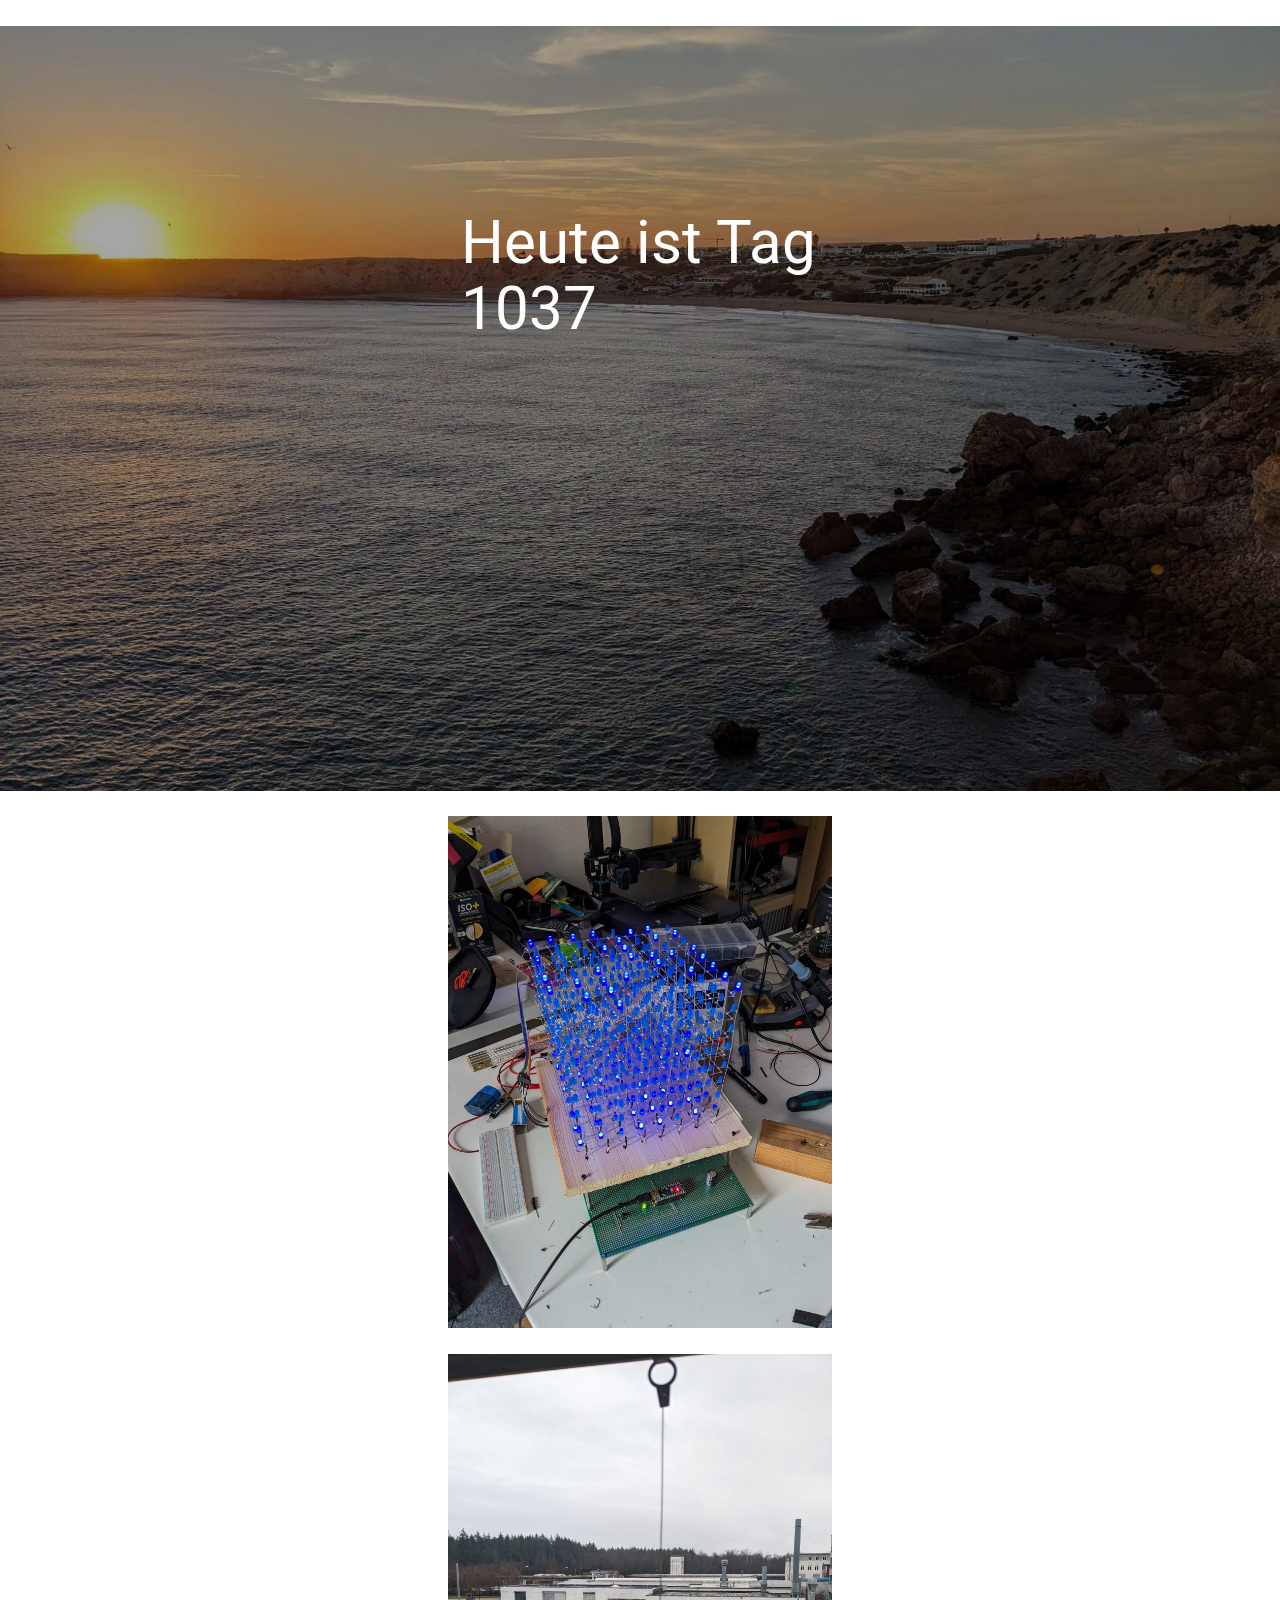
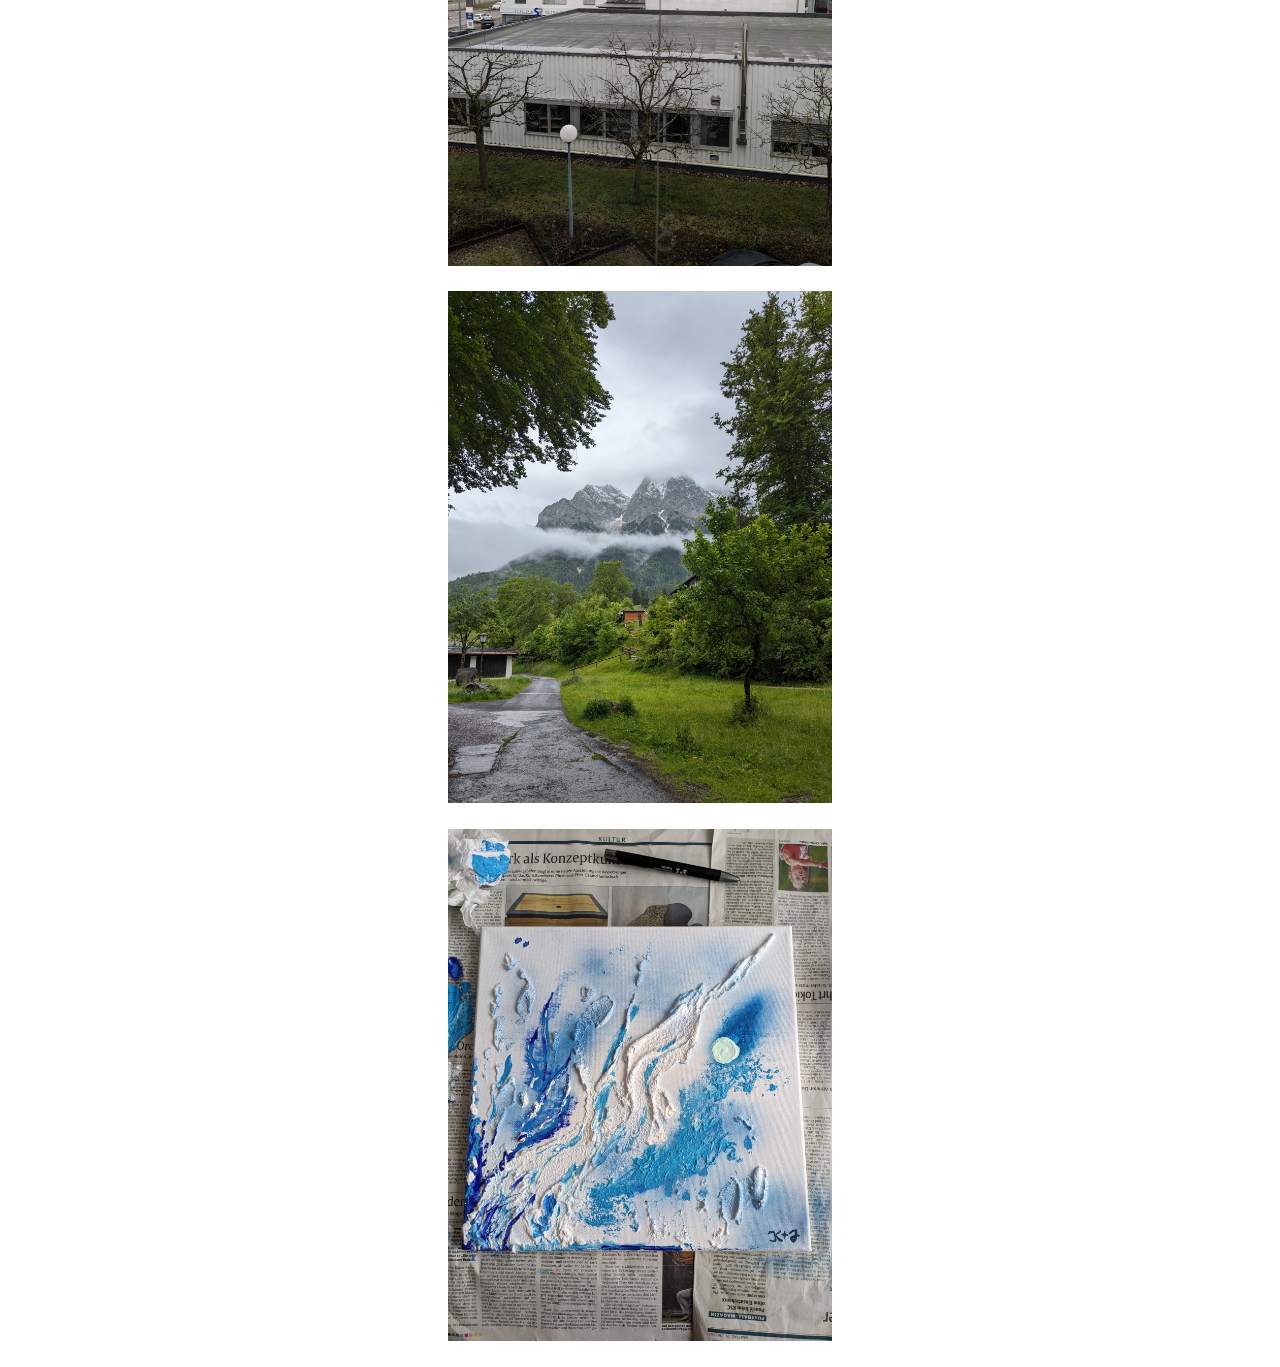
==== index.html @ 5aa169a9 "first commit" ====
<!DOCTYPE html>
<html style="font-size: 16px;" lang="de"><head>
    <meta name="viewport" content="width=device-width, initial-scale=1.0">
    <meta charset="utf-8">
    <meta name="keywords" content="Heute ist Tag">
    <meta name="description" content="">
    <title>Startseite</title>
    <link rel="stylesheet" href="nicepage.css" media="screen">
<link rel="stylesheet" href="Startseite.css" media="screen">
    <script class="u-script" type="text/javascript" src="jquery.js" defer=""></script>
    <script class="u-script" type="text/javascript" src="nicepage.js" defer=""></script>
    <meta name="generator" content="Nicepage 6.4.0, nicepage.com">
    <link id="u-theme-google-font" rel="stylesheet" href="https://fonts.googleapis.com/css?family=Roboto:100,100i,300,300i,400,400i,500,500i,700,700i,900,900i|Open+Sans:300,300i,400,400i,500,500i,600,600i,700,700i,800,800i">
    
    <style>
        img {
          display: block;
          margin-left: auto;
          margin-right: auto;
        }
        </style>
    
    <script type="application/ld+json">{
		"@context": "http://schema.org",
		"@type": "Organization",
		"name": ""
}</script>
<script>
  var the_day = 365;
  var daysDiff = 0;
  date_default_timezone_set('Europe/Berlin');
  function myFunction(){
      function datediff(first, second) {        
          return Math.round((second - first) / (1000 * 60 * 60 * 24));
      }
      //const today = new Date()
      //const tomorrow = new Date(today)
      //tomorrow.setDate(tomorrow.getDate() + 1)
      // present_date = new Date();
      // our_date = new Date(2023, 8, 24);
      // result = datediff(our_date,present_date);
      // final_result = result.toFixed(0);
      const firstDate = new Date("09/24/2023") // 24th September, 2023
      const secondDate = new Date() // today

      const firstDateInMs = firstDate.getTime()
      const secondDateInMs = secondDate.getTime()

      const differenceBtwDates = secondDateInMs - firstDateInMs

      const aDayInMs = 24 * 60 * 60 * 1000

      var daysDiff = Math.round(differenceBtwDates / aDayInMs)

      document.getElementById("final_result").innerHTML = daysDiff;

      return daysDiff;
  }
</script>
    <meta name="theme-color" content="#478ac9">
    <meta property="og:title" content="Startseite">
    <meta property="og:type" content="website">
  <meta data-intl-tel-input-cdn-path="intlTelInput/"></head>
  <body onload="myFunction()" data-home-page="Startseite.html" data-home-page-title="Startseite" data-path-to-root="./" data-include-products="false" class="u-body u-xl-mode" data-lang="de"> 
    <!-- Create a canvas element on which the fireworks will be drawn -->
    <canvas id="canvas" height="10" ></canvas>
    <section class="u-align-left u-clearfix u-image u-shading u-section-1" id="carousel_dd7d" data-image-width="2016" data-image-height="1512">
      <div class="u-clearfix u-sheet u-sheet-1">
        <div class="u-align-left u-container-style u-group u-shape-rectangle u-group-1" data-animation-name="customAnimationIn" data-animation-duration="1500" data-animation-delay="500">
          <div class="u-container-layout u-container-layout-1">
            <h2 class="u-align-left u-font-titillium-Web u-text u-text-1">Heute ist Tag <span id="final_result"></span><br>
            </h2>
          </div>
        </div>
      </div>
    </section>
    
    <!--ADD PICTURES HERE!-->
    <br> 
    <img src="images/LEDCube.jpg" alt="Italian Trulli" class="center" width="30%">
    <br> 
    <img src="images/Freiburg.jpg" alt="Italian Trulli" class="center" width="30%">
    <br> 
    <img src="images/Garmisch.jpg" alt="Italian Trulli" class="center" width="30%">
    <br> 
    <img src="images/Blau.jpg" alt="Italian Trulli" class="center" width="30%">
    <br> 
</body>
<script>
  daysDiff = myFunction();
  if (Number(daysDiff) == the_day)
  {
    window.addEventListener("resize", resizeCanvas, false);
    window.addEventListener("DOMContentLoaded", onLoad, false);
    
    window.requestAnimationFrame = 
        window.requestAnimationFrame       || 
        window.webkitRequestAnimationFrame || 
        window.mozRequestAnimationFrame    || 
        window.oRequestAnimationFrame      || 
        window.msRequestAnimationFrame     || 
        function (callback) {
            window.setTimeout(callback, 1000/60);
        };
    
    var canvas, ctx, w, h, particles = [], probability = 0.04,
        xPoint, yPoint;
    
    
    
    
    
    function onLoad() {
        canvas = document.getElementById("canvas");
        ctx = canvas.getContext("2d");
        resizeCanvas();
        
        window.requestAnimationFrame(updateWorld);
    } 
    
    function resizeCanvas() {
        if (!!canvas) {
            w = canvas.width = window.innerWidth;
            h = canvas.height = 300;//window.innerHeight;
        }
    } 
    
    function updateWorld() {
        update();
        paint();
        window.requestAnimationFrame(updateWorld);
    } 
    
    function update() {
        if (particles.length < 500 && Math.random() < probability) {
            createFirework();
        }
        var alive = [];
        for (var i=0; i<particles.length; i++) {
            if (particles[i].move()) {
                alive.push(particles[i]);
            }
        }
        particles = alive;
    } 
    
    function paint() {
        ctx.globalCompositeOperation = 'source-over';
        ctx.fillStyle = "rgba(0,0,0,0.2)";
        ctx.fillRect(0, 0, w, h);
        ctx.globalCompositeOperation = 'lighter';
        for (var i=0; i<particles.length; i++) {
            particles[i].draw(ctx);
        }
    } 
    
    function createFirework() {
        xPoint = Math.random()*(w-200)+100;
        yPoint = Math.random()*(h-200)+100;
        var nFire = Math.random()*50+100;
        var c = "rgb("+(~~(Math.random()*200+55))+","
            +(~~(Math.random()*200+55))+","+(~~(Math.random()*200+55))+")";
        for (var i=0; i<nFire; i++) {
            var particle = new Particle();
            particle.color = c;
            var vy = Math.sqrt(25-particle.vx*particle.vx);
            if (Math.abs(particle.vy) > vy) {
                particle.vy = particle.vy>0 ? vy: -vy;
            }
            particles.push(particle);
        }
    } 
    
    function Particle() {
        this.w = this.h = Math.random()*4+1;
        
        this.x = xPoint-this.w/2;
        this.y = yPoint-this.h/2;
        
        this.vx = (Math.random()-0.5)*10;
        this.vy = (Math.random()-0.5)*10;
        
        this.alpha = Math.random()*.5+.5;
        
        this.color;
    } 
    
    Particle.prototype = {
        gravity: 0.05,
        move: function () {
            this.x += this.vx;
            this.vy += this.gravity;
            this.y += this.vy;
            this.alpha -= 0.01;
            if (this.x <= -this.w || this.x >= screen.width ||
                this.y >= screen.height ||
                this.alpha <= 0) {
                    return false;
            }
            return true;
        },
        draw: function (c) {
            c.save();
            c.beginPath();
            
            c.translate(this.x+this.w/2, this.y+this.h/2);
            c.arc(0, 0, this.w, 0, Math.PI*2);
            c.fillStyle = this.color;
            c.globalAlpha = this.alpha;
            
            c.closePath();
            c.fill();
            c.restore();
        }
    } 
  }
</script>


</html>
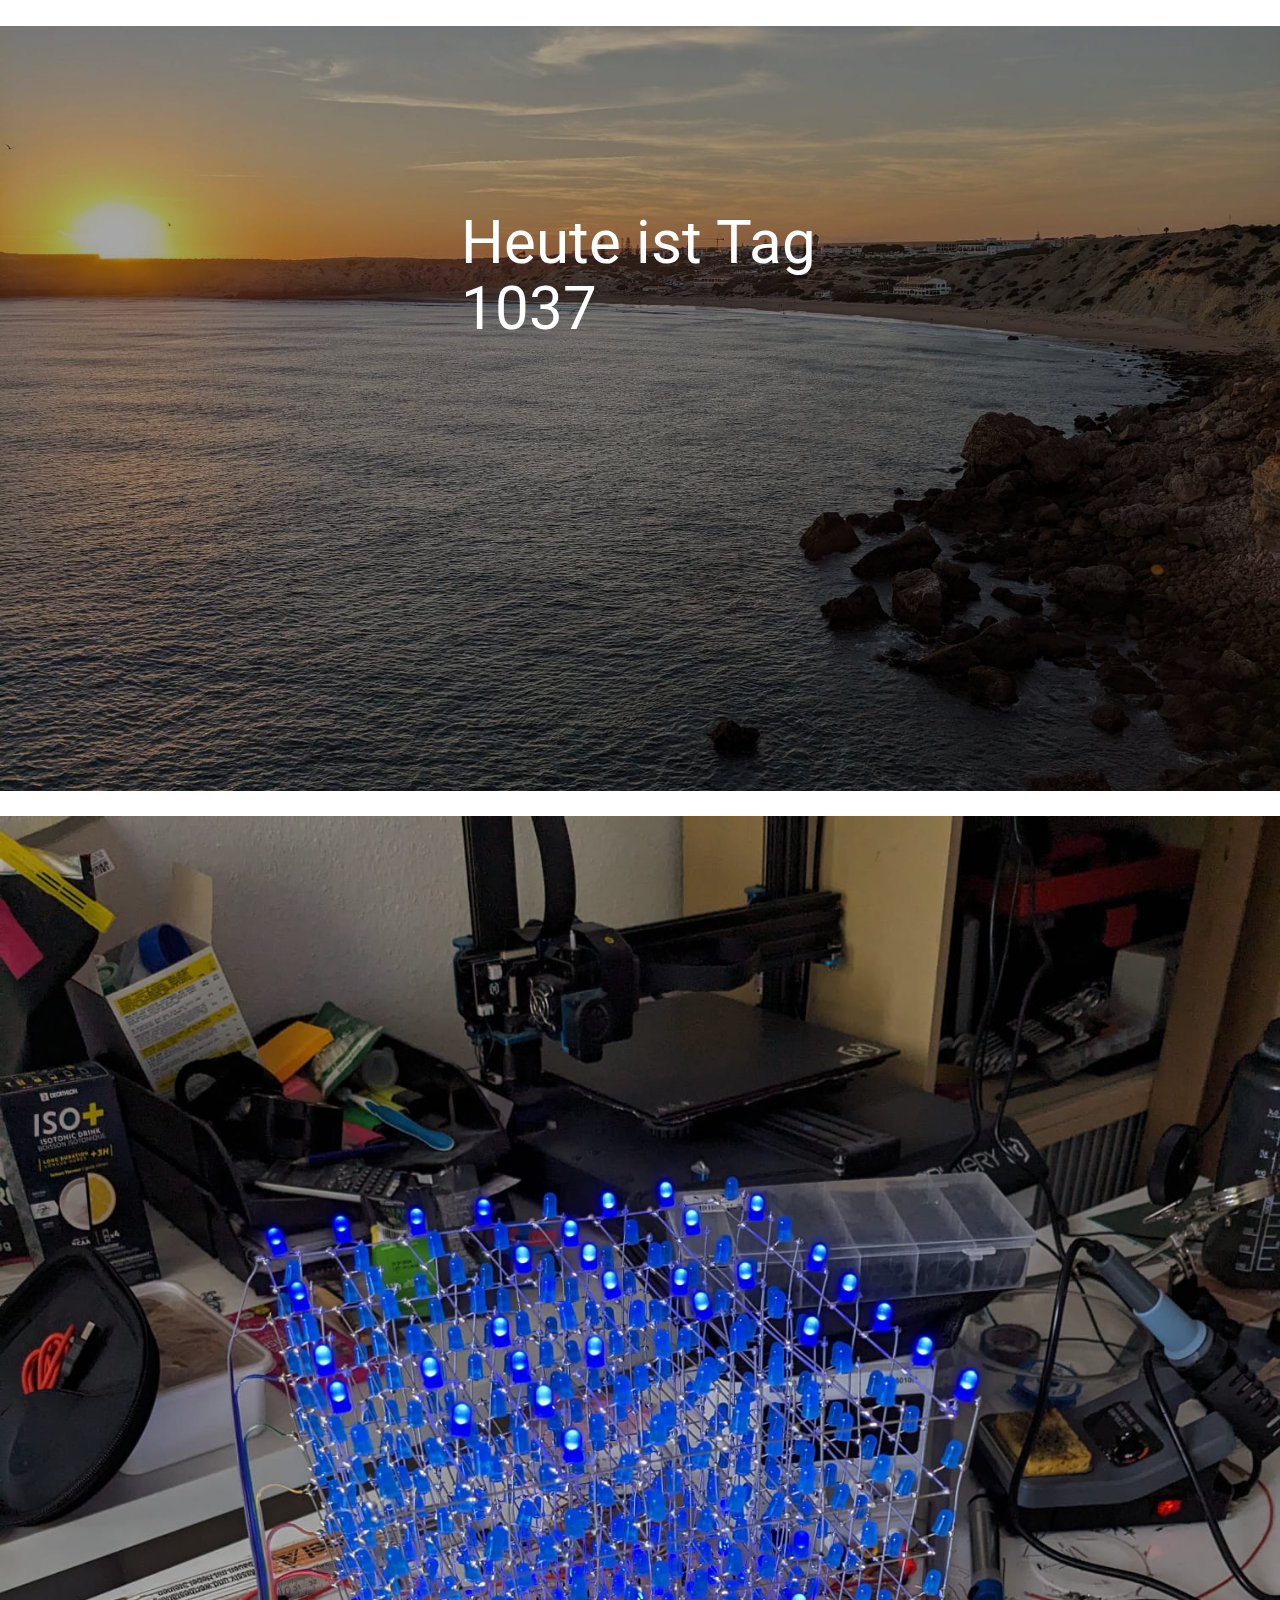
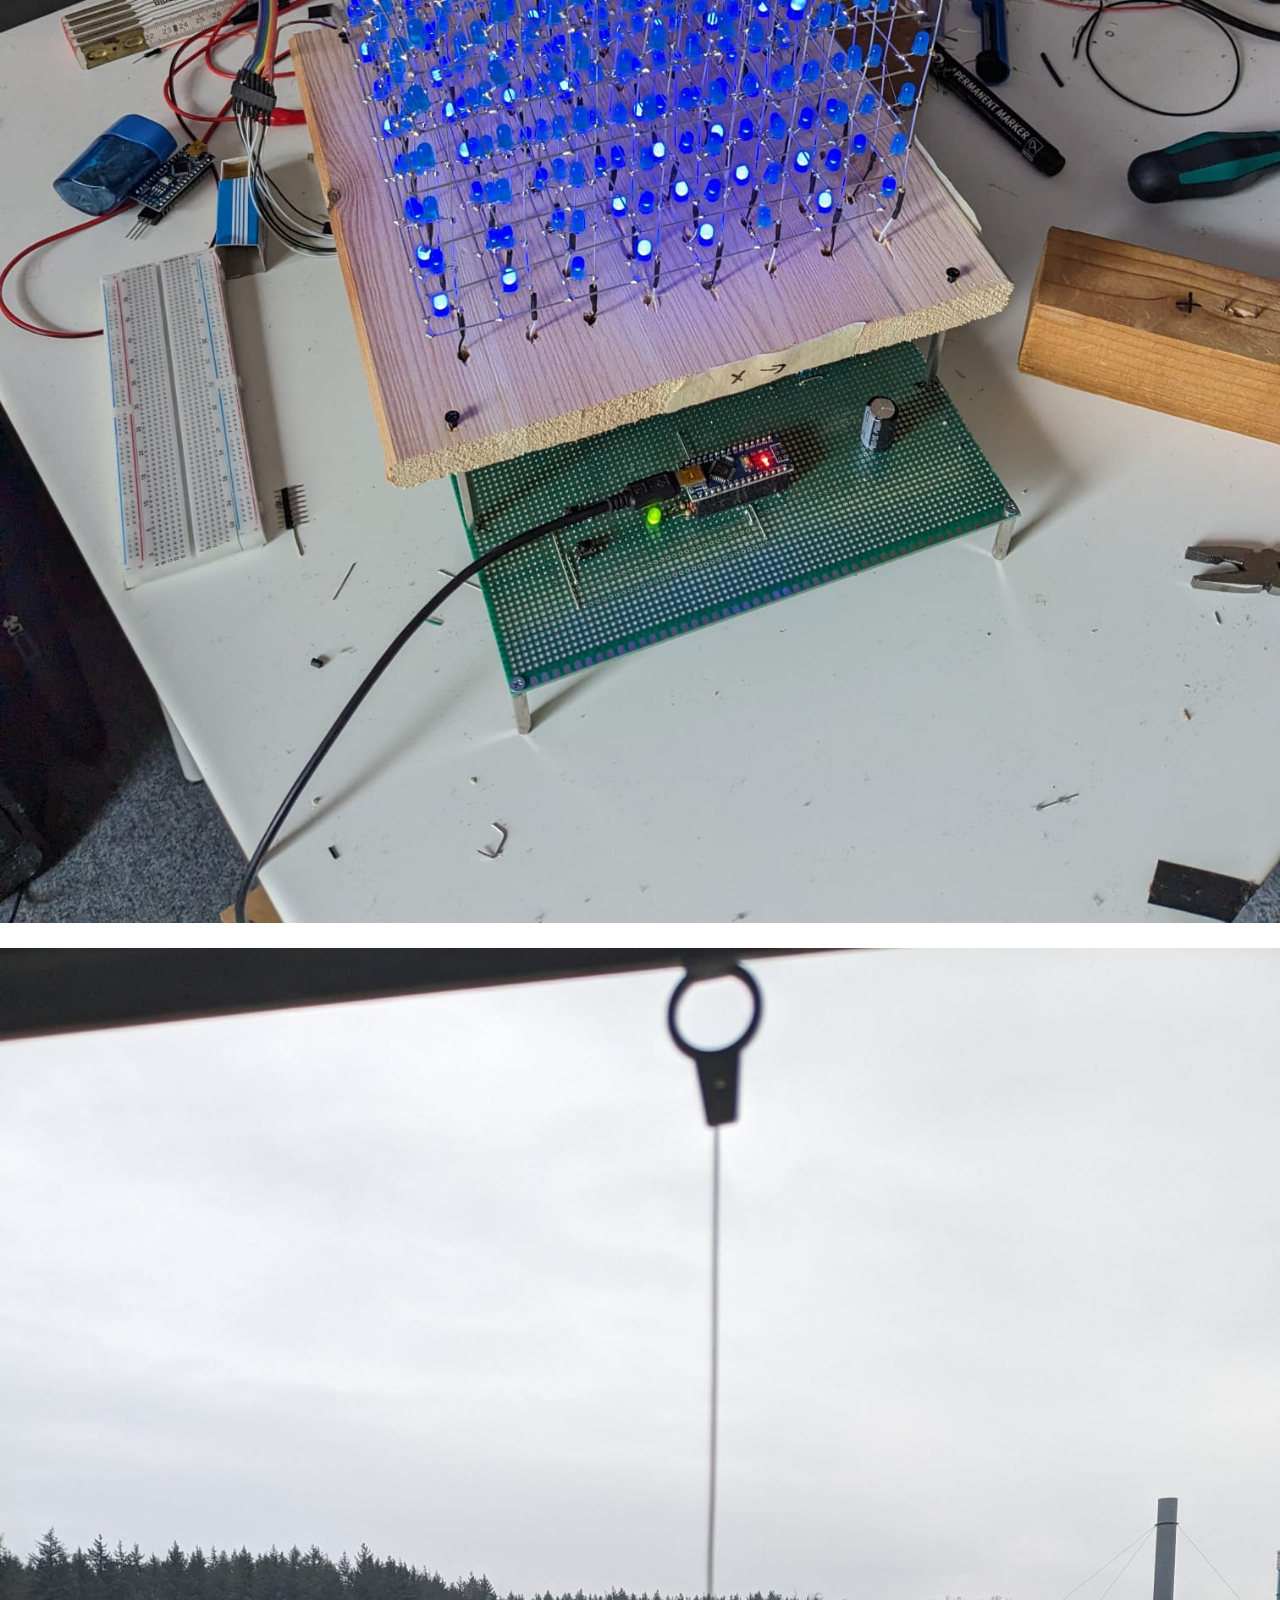
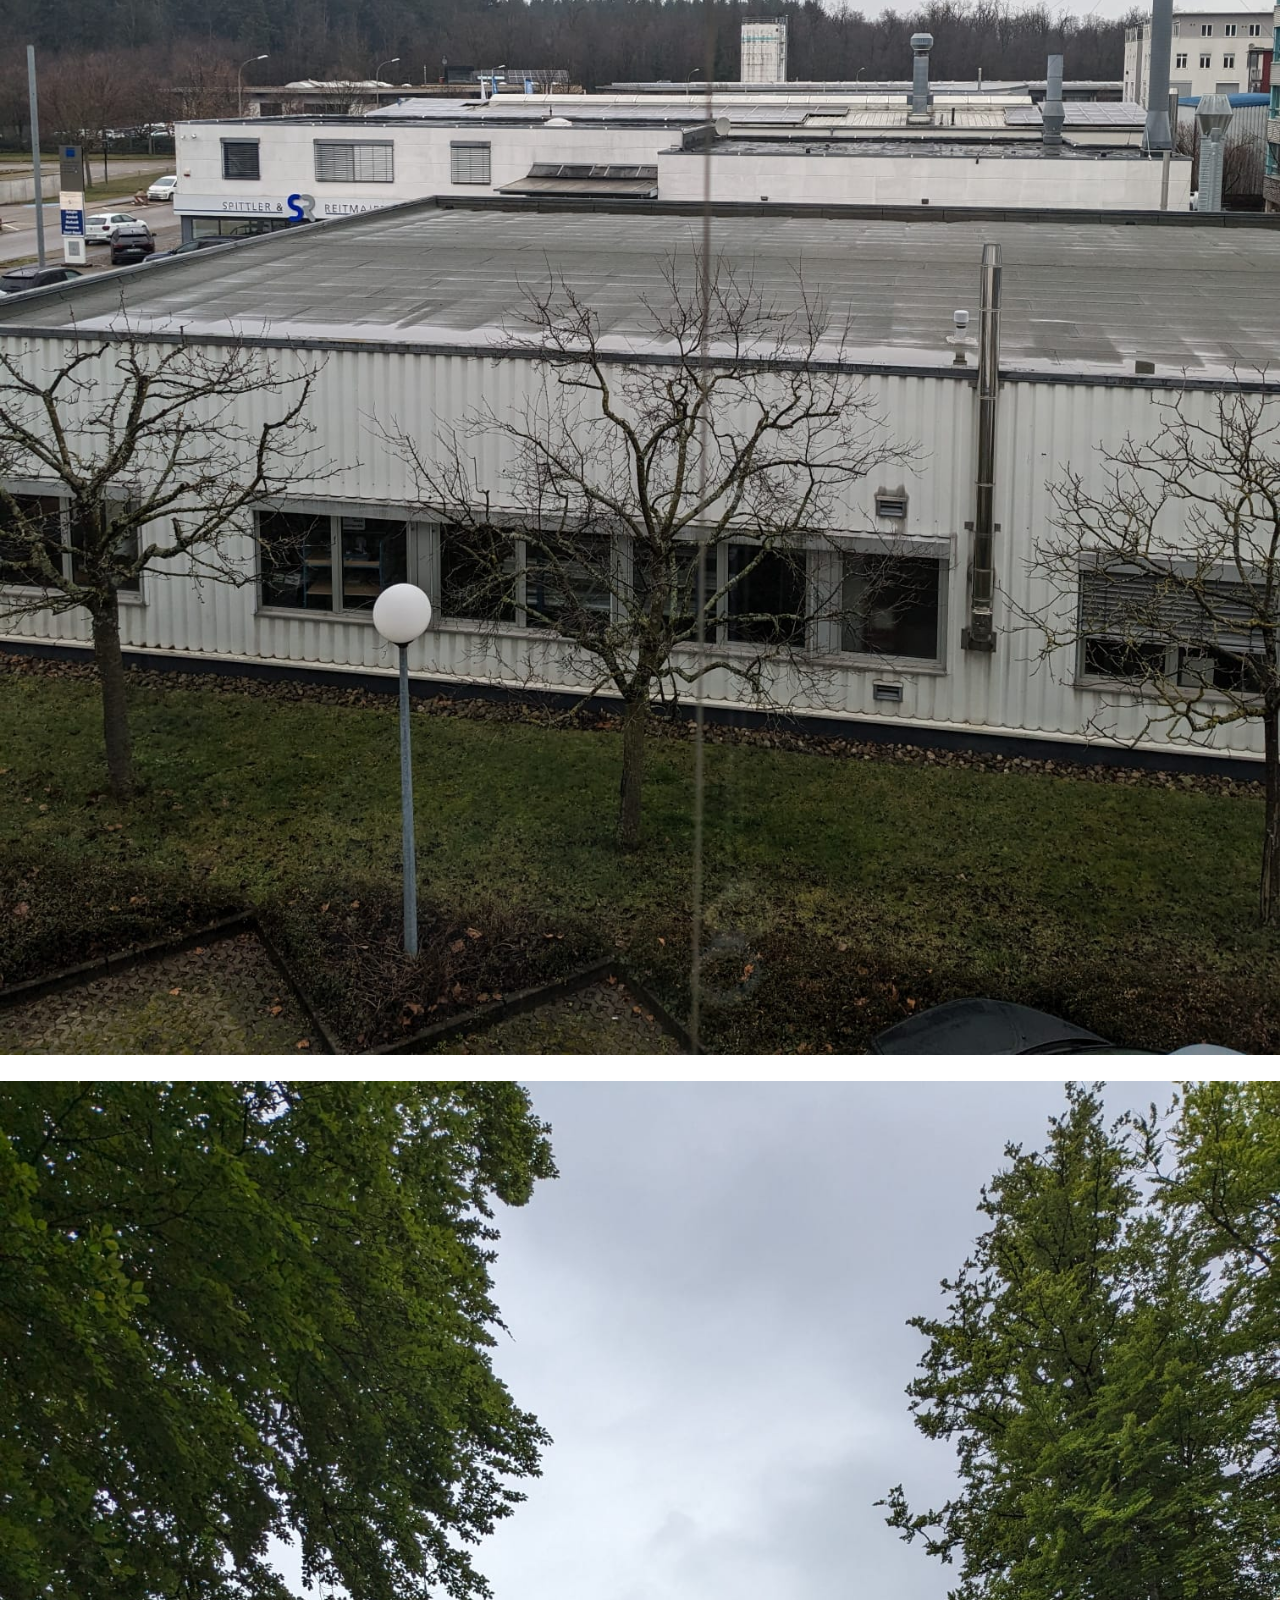
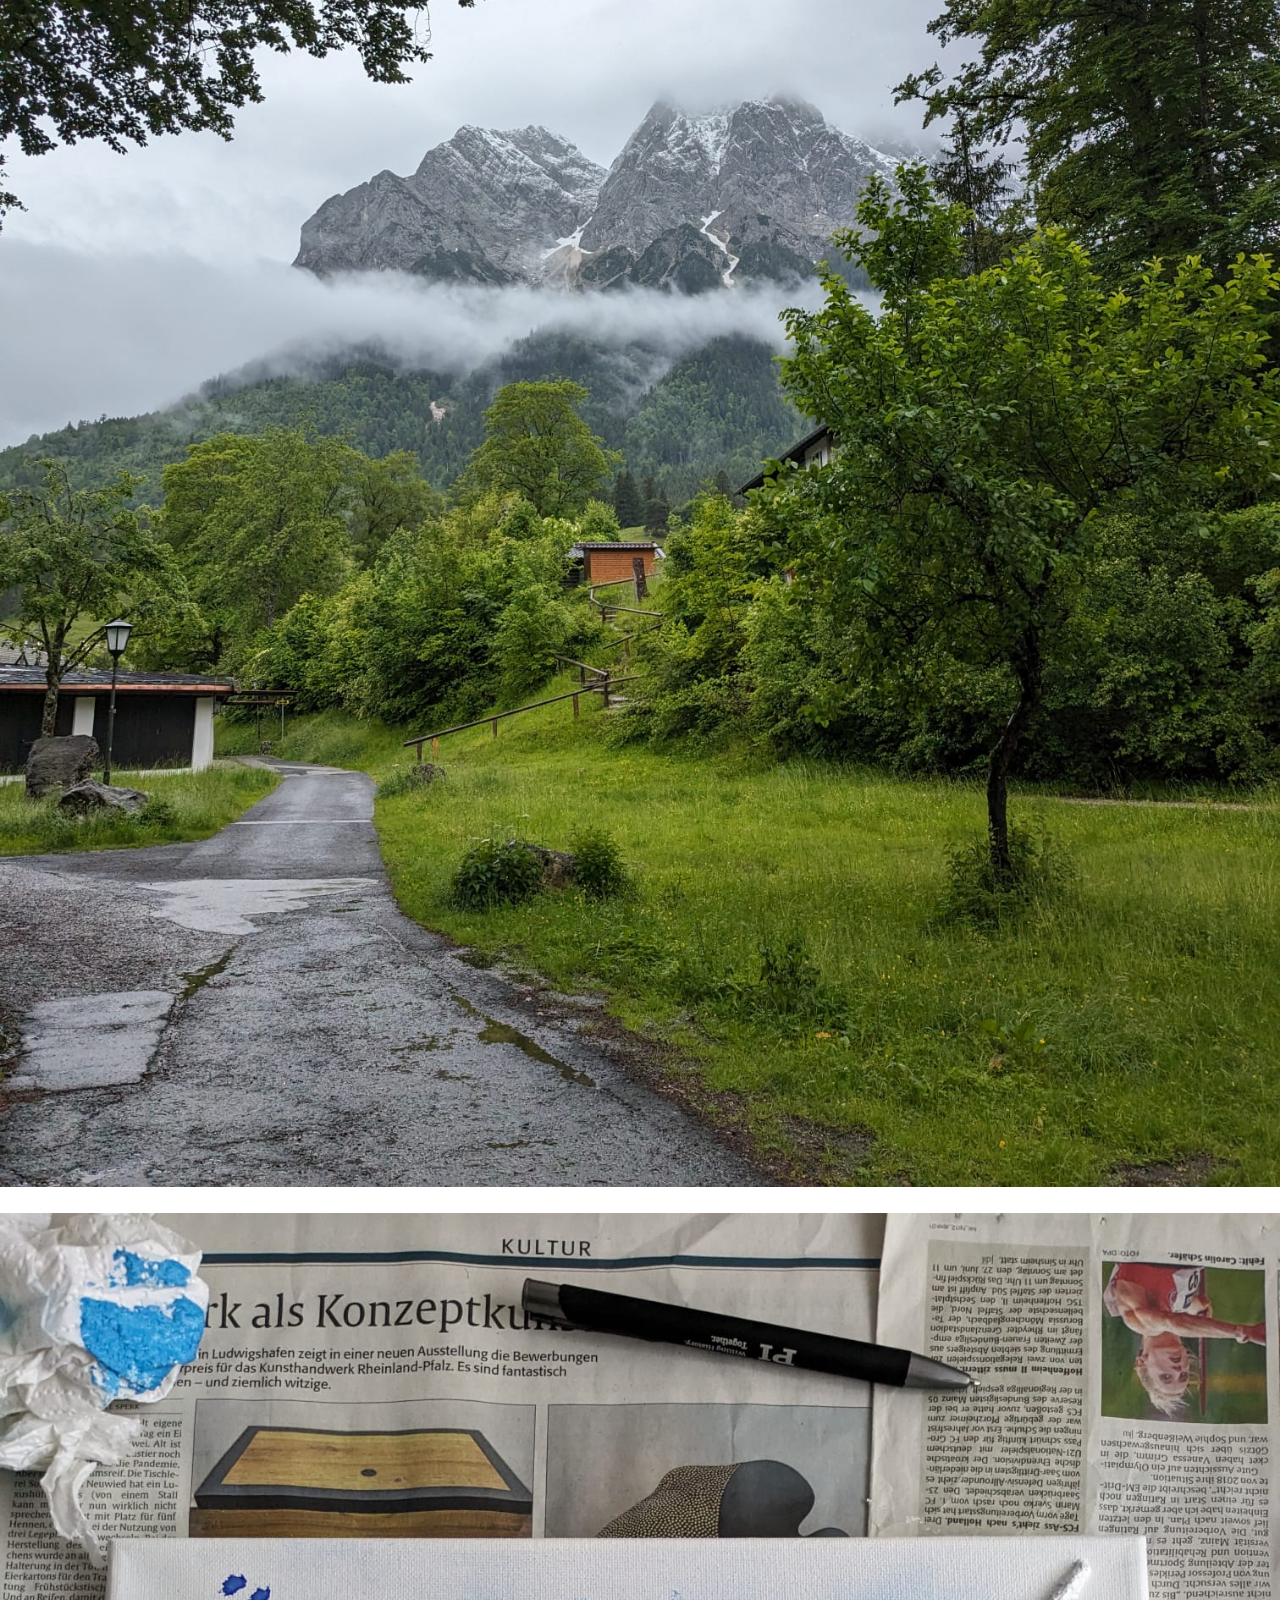
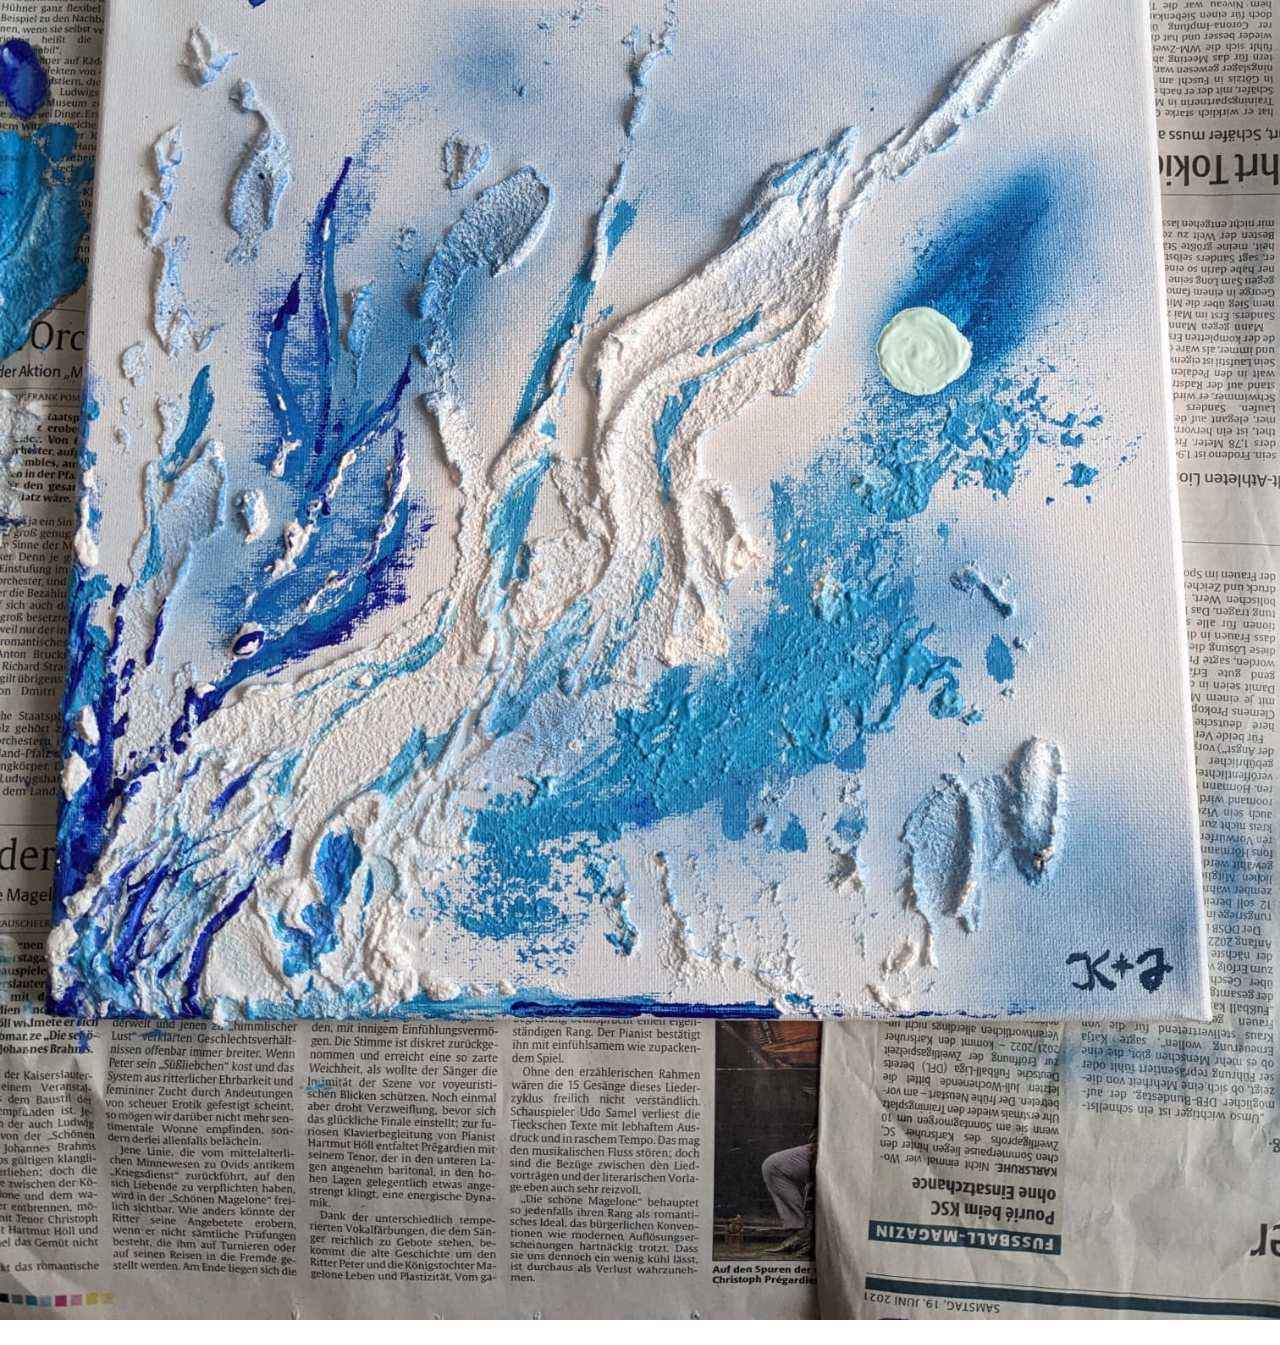
==== commit 9c95c83f: "changes image size (better for mobile)" ====
--- a/index.html
+++ b/index.html
@@ -74,16 +74,16 @@
         </div>
       </div>
     </section>
-    
+
     <!--ADD PICTURES HERE!-->
     <br> 
-    <img src="images/LEDCube.jpg" alt="Italian Trulli" class="center" width="30%">
-    <br> 
-    <img src="images/Freiburg.jpg" alt="Italian Trulli" class="center" width="30%">
-    <br> 
-    <img src="images/Garmisch.jpg" alt="Italian Trulli" class="center" width="30%">
-    <br> 
-    <img src="images/Blau.jpg" alt="Italian Trulli" class="center" width="30%">
+    <img src="images/LEDCube.jpg" alt="Italian Trulli" class="center" width="100%">
+    <br> 
+    <img src="images/Freiburg.jpg" alt="Italian Trulli" class="center" width="100%">
+    <br> 
+    <img src="images/Garmisch.jpg" alt="Italian Trulli" class="center" width="100%">
+    <br> 
+    <img src="images/Blau.jpg" alt="Italian Trulli" class="center" width="100%">
     <br> 
 </body>
 <script>
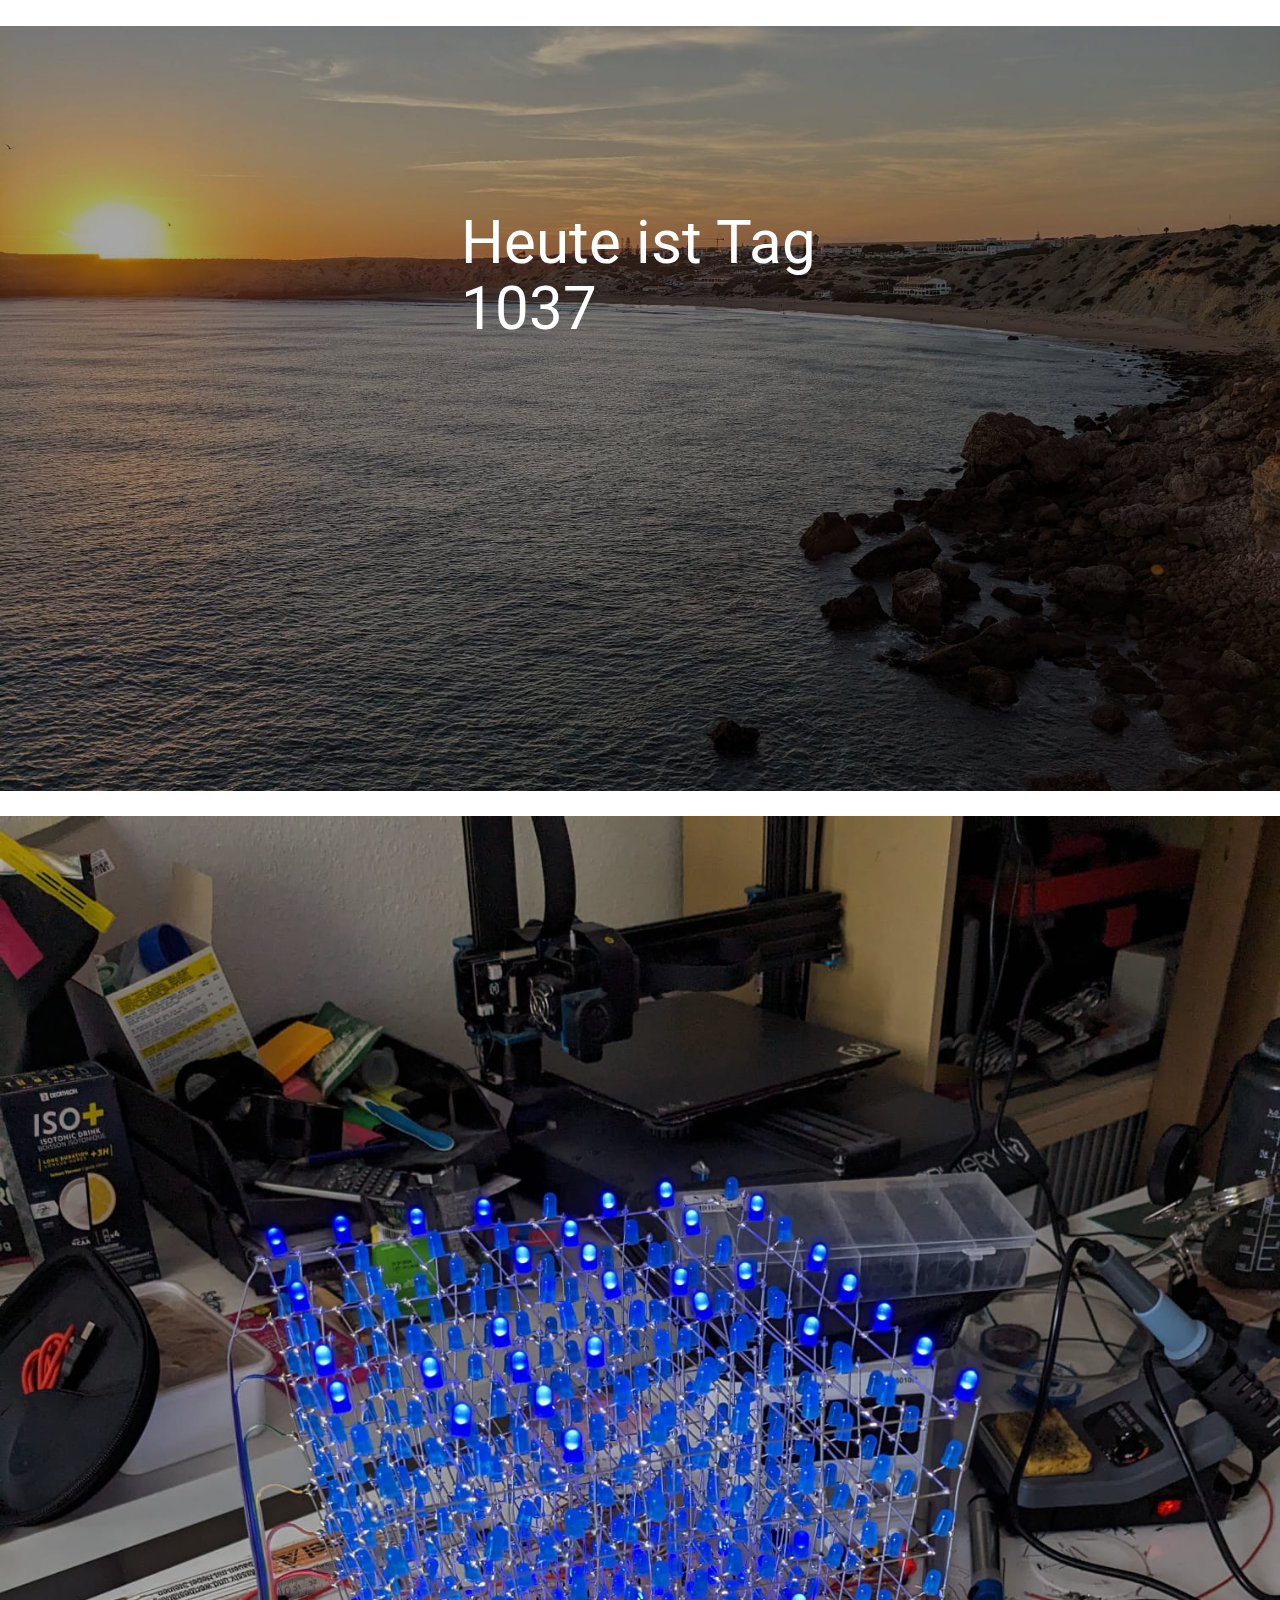
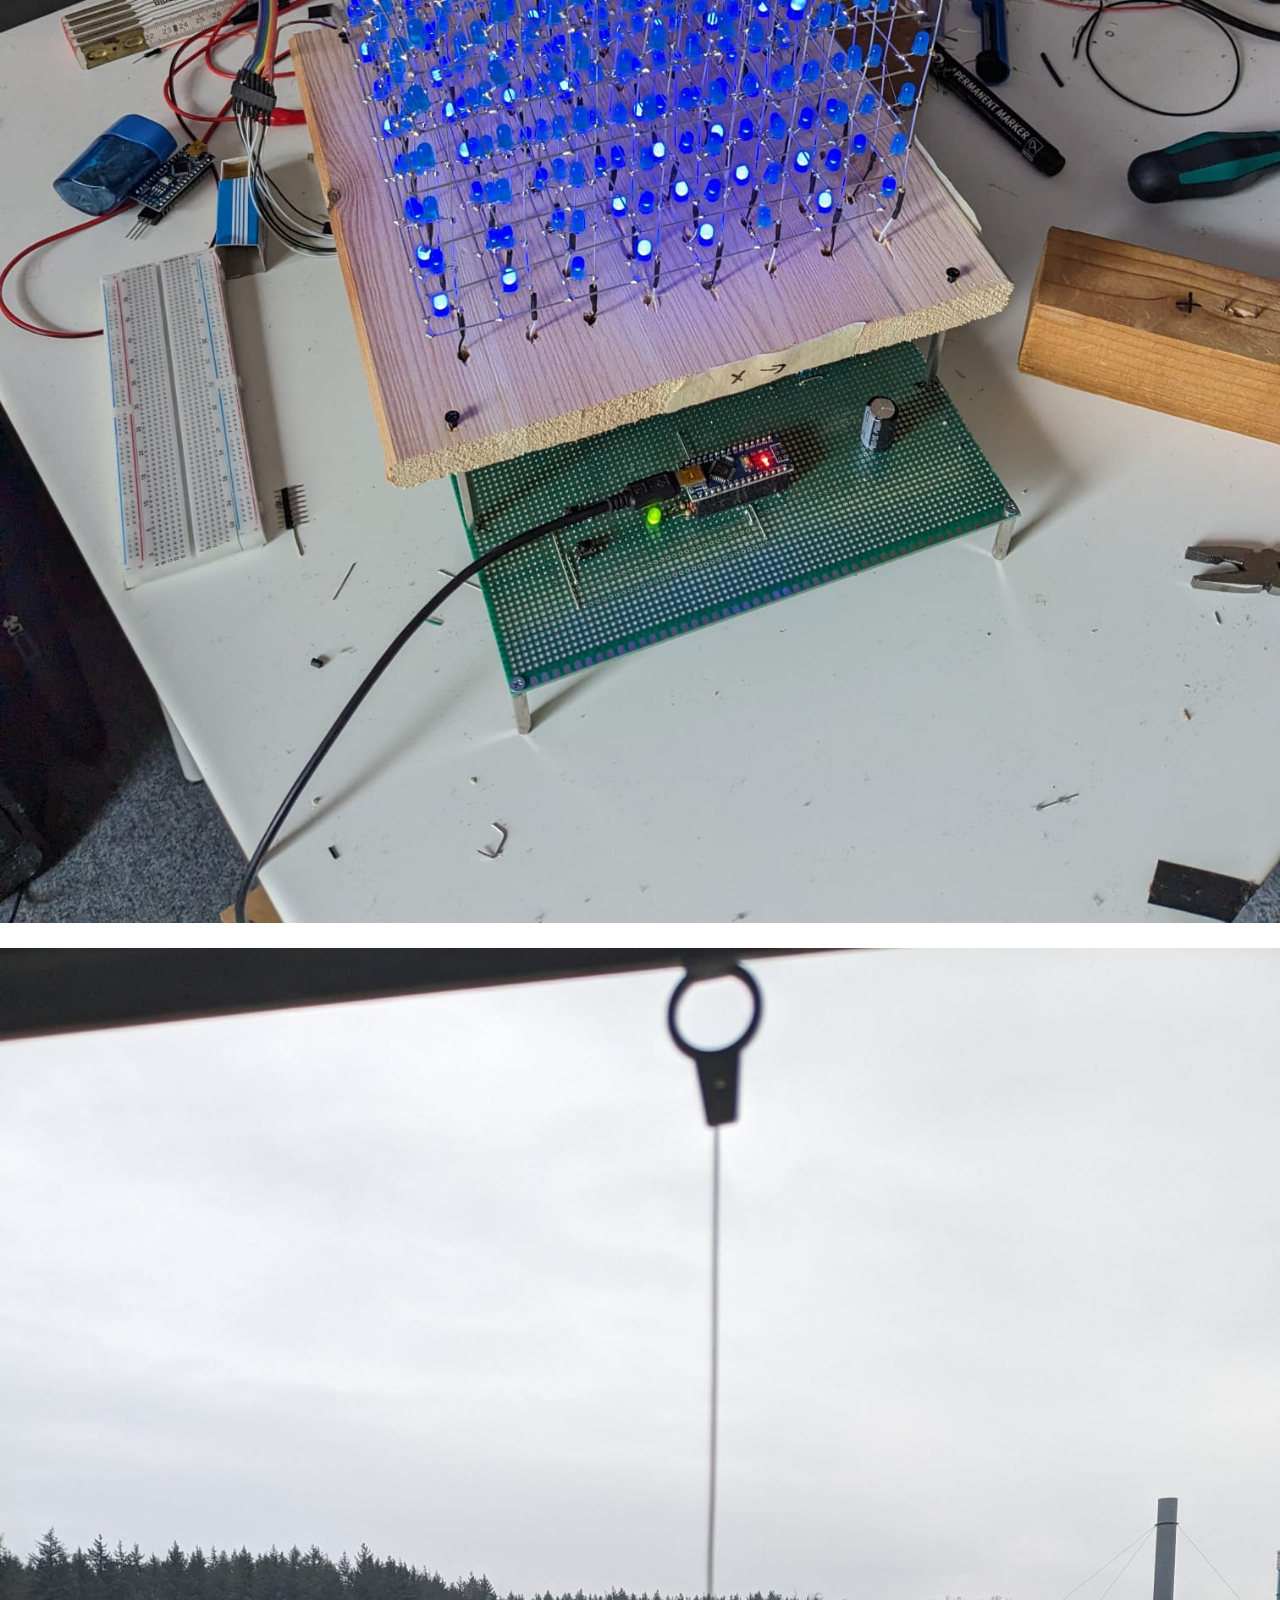
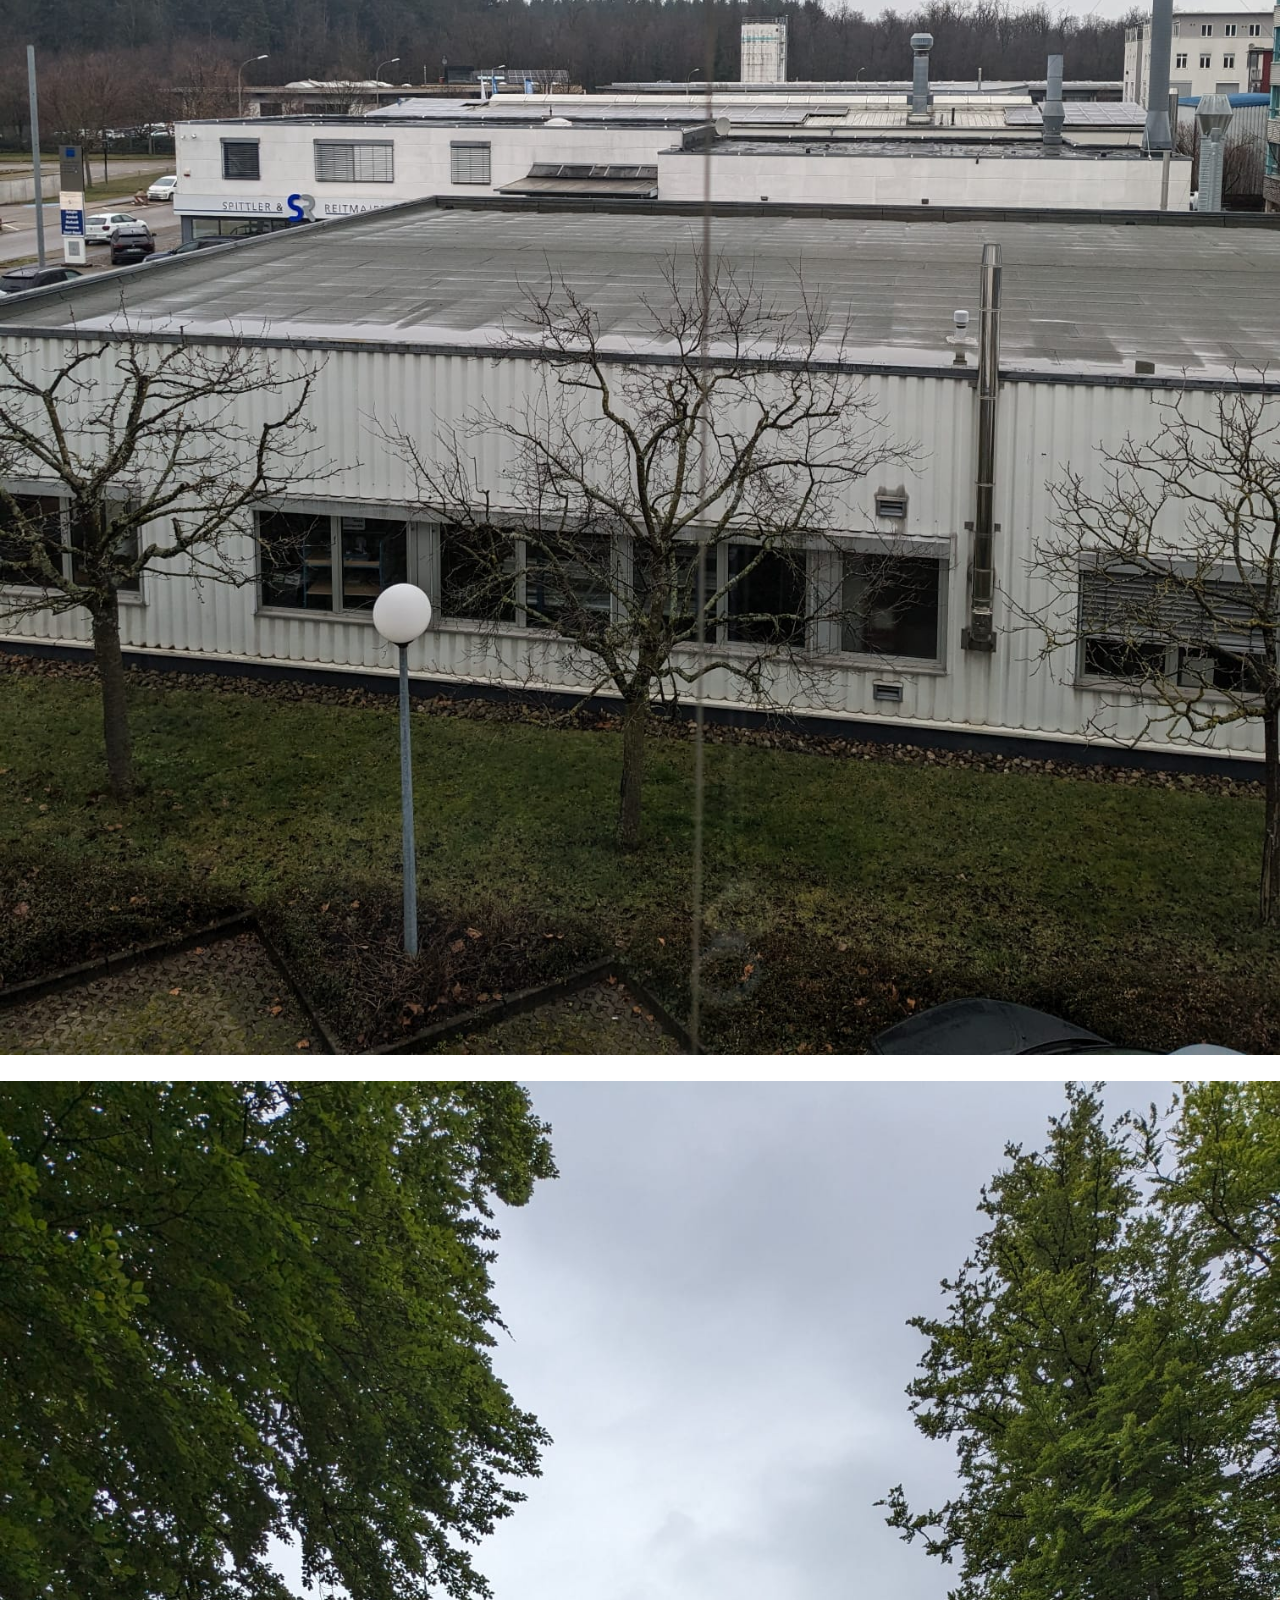
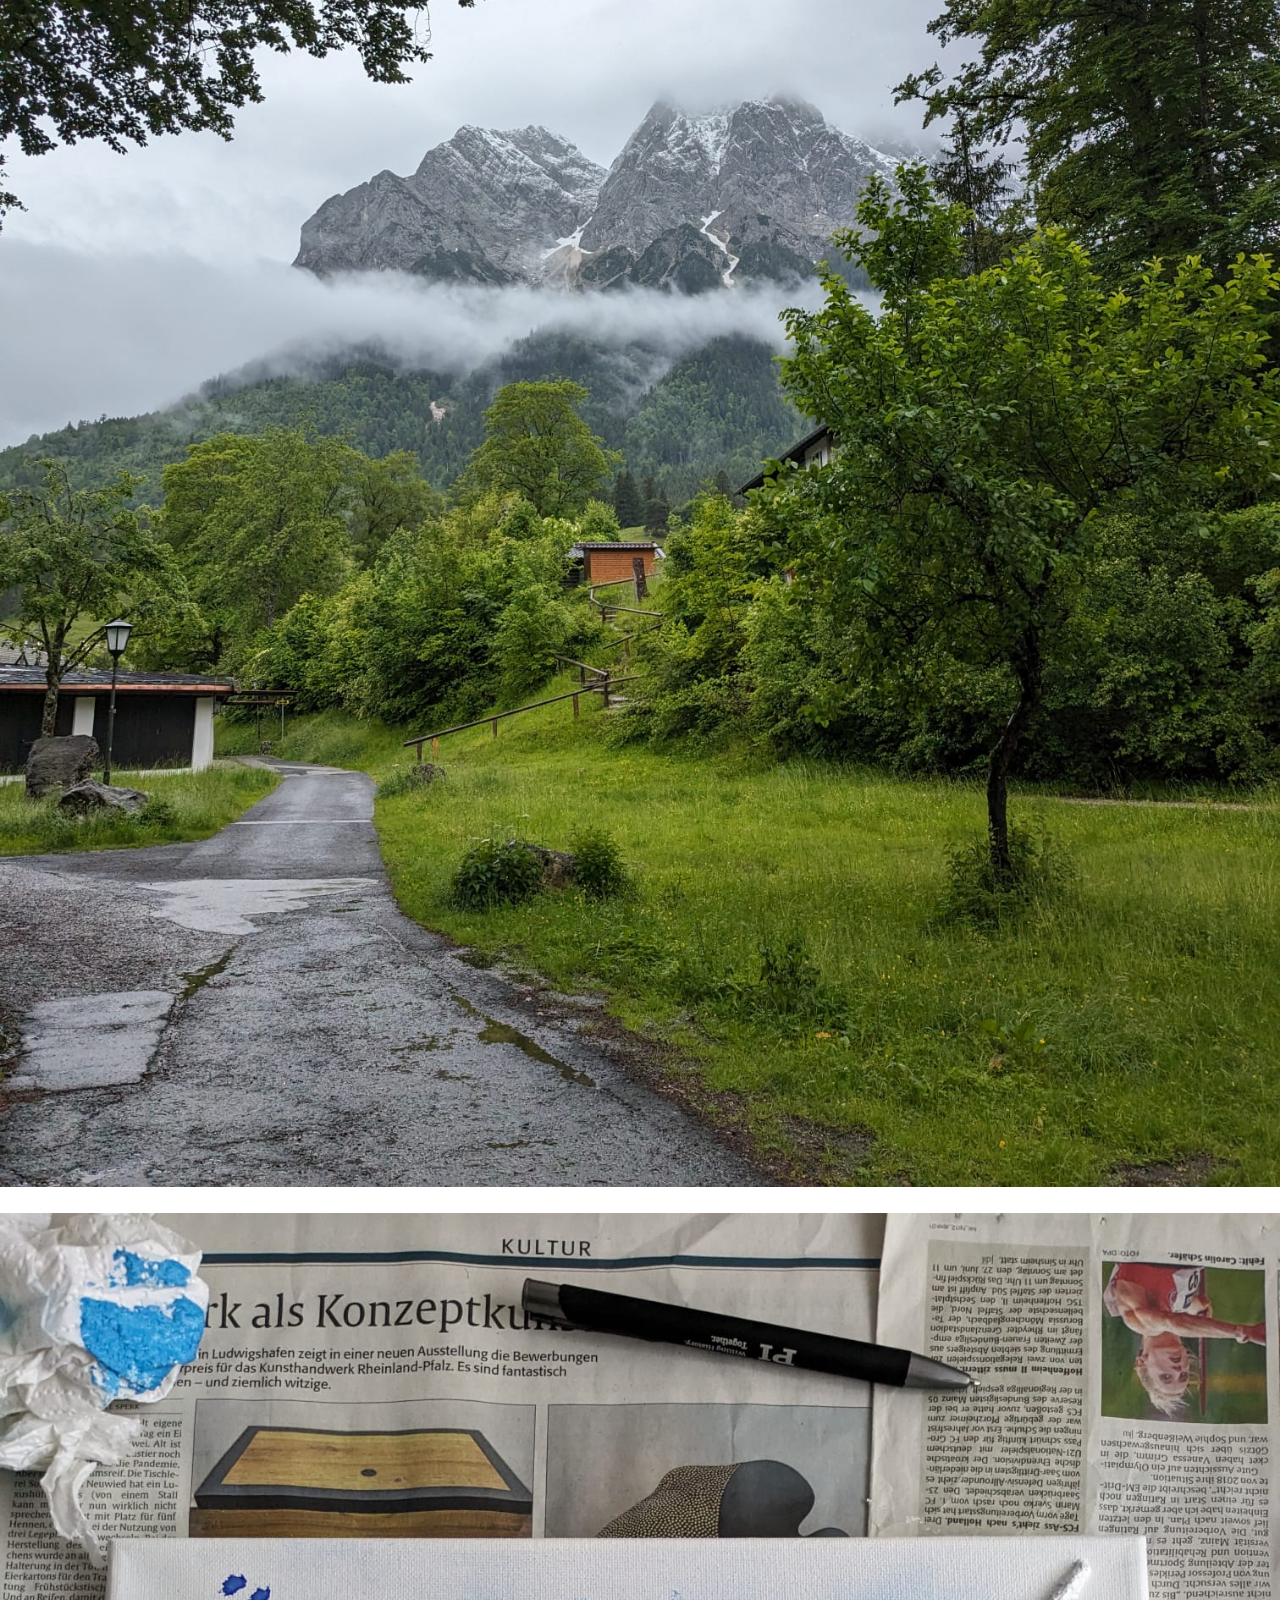
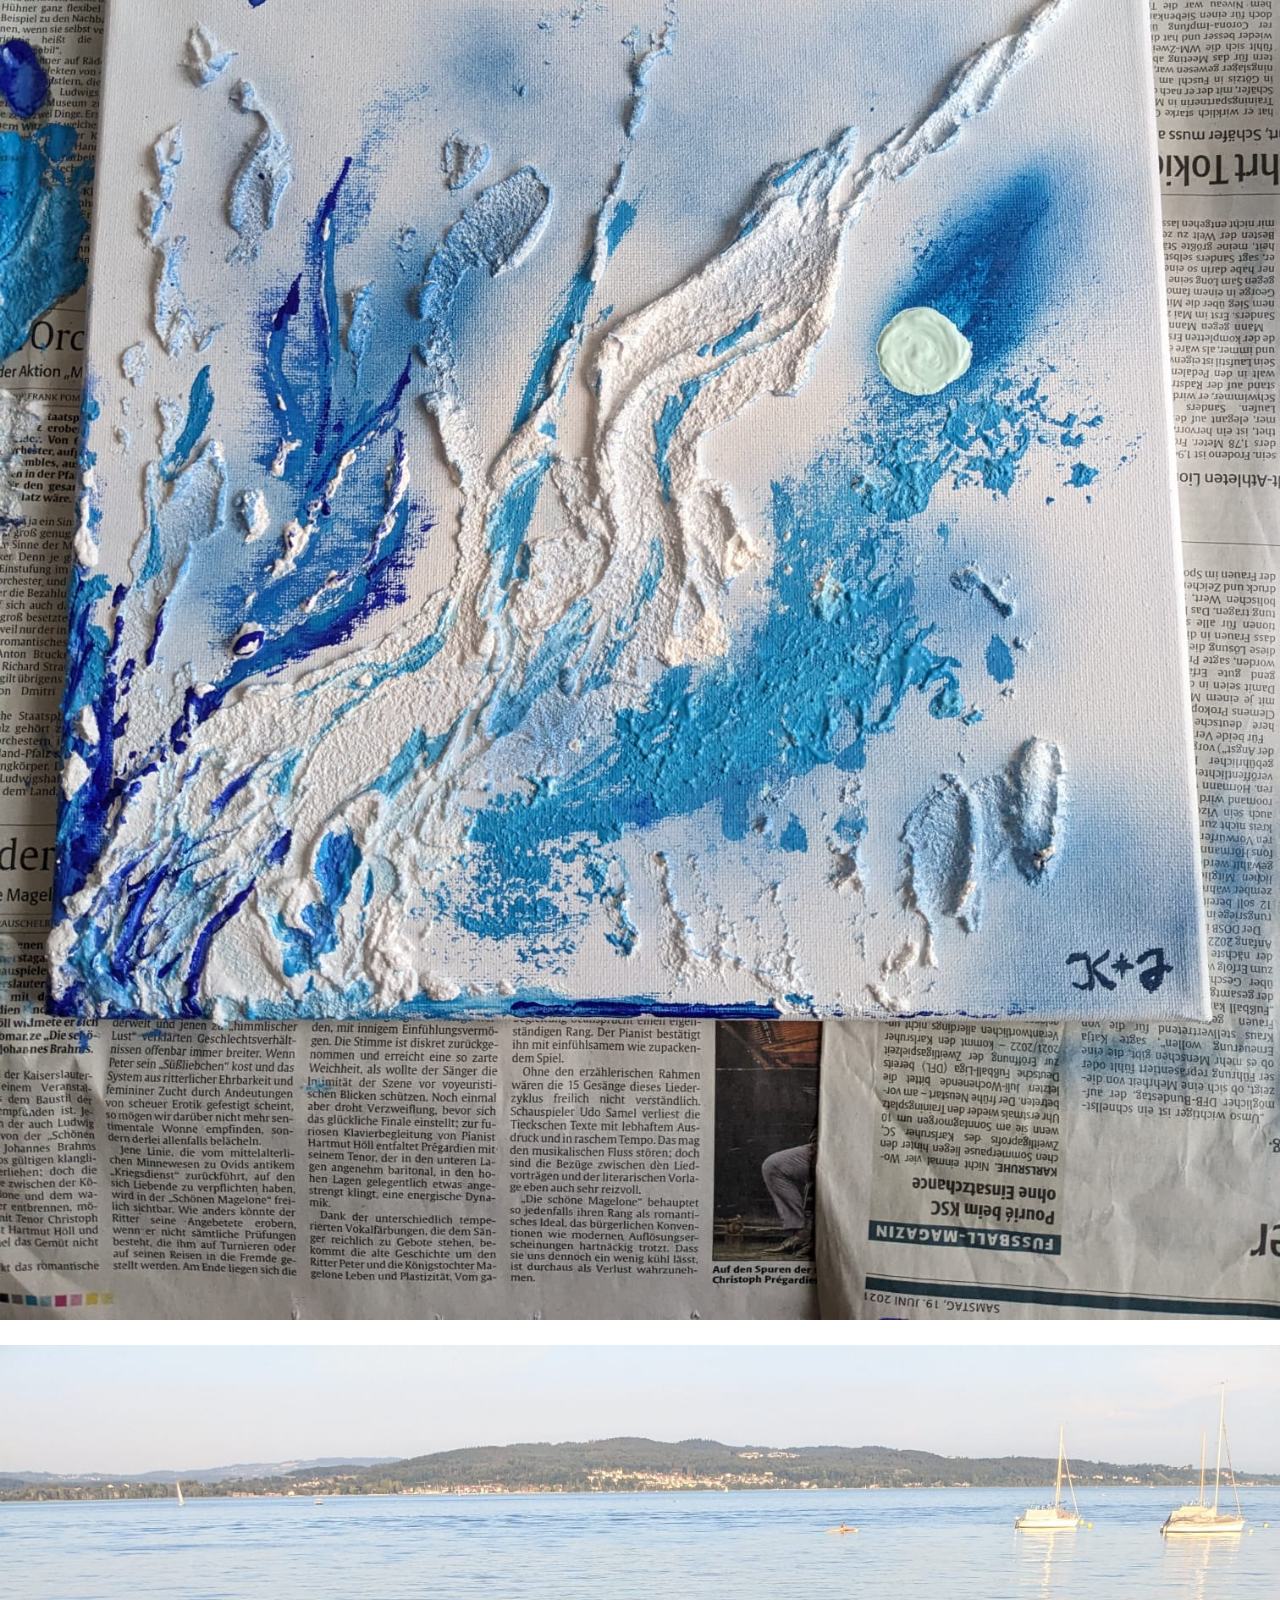
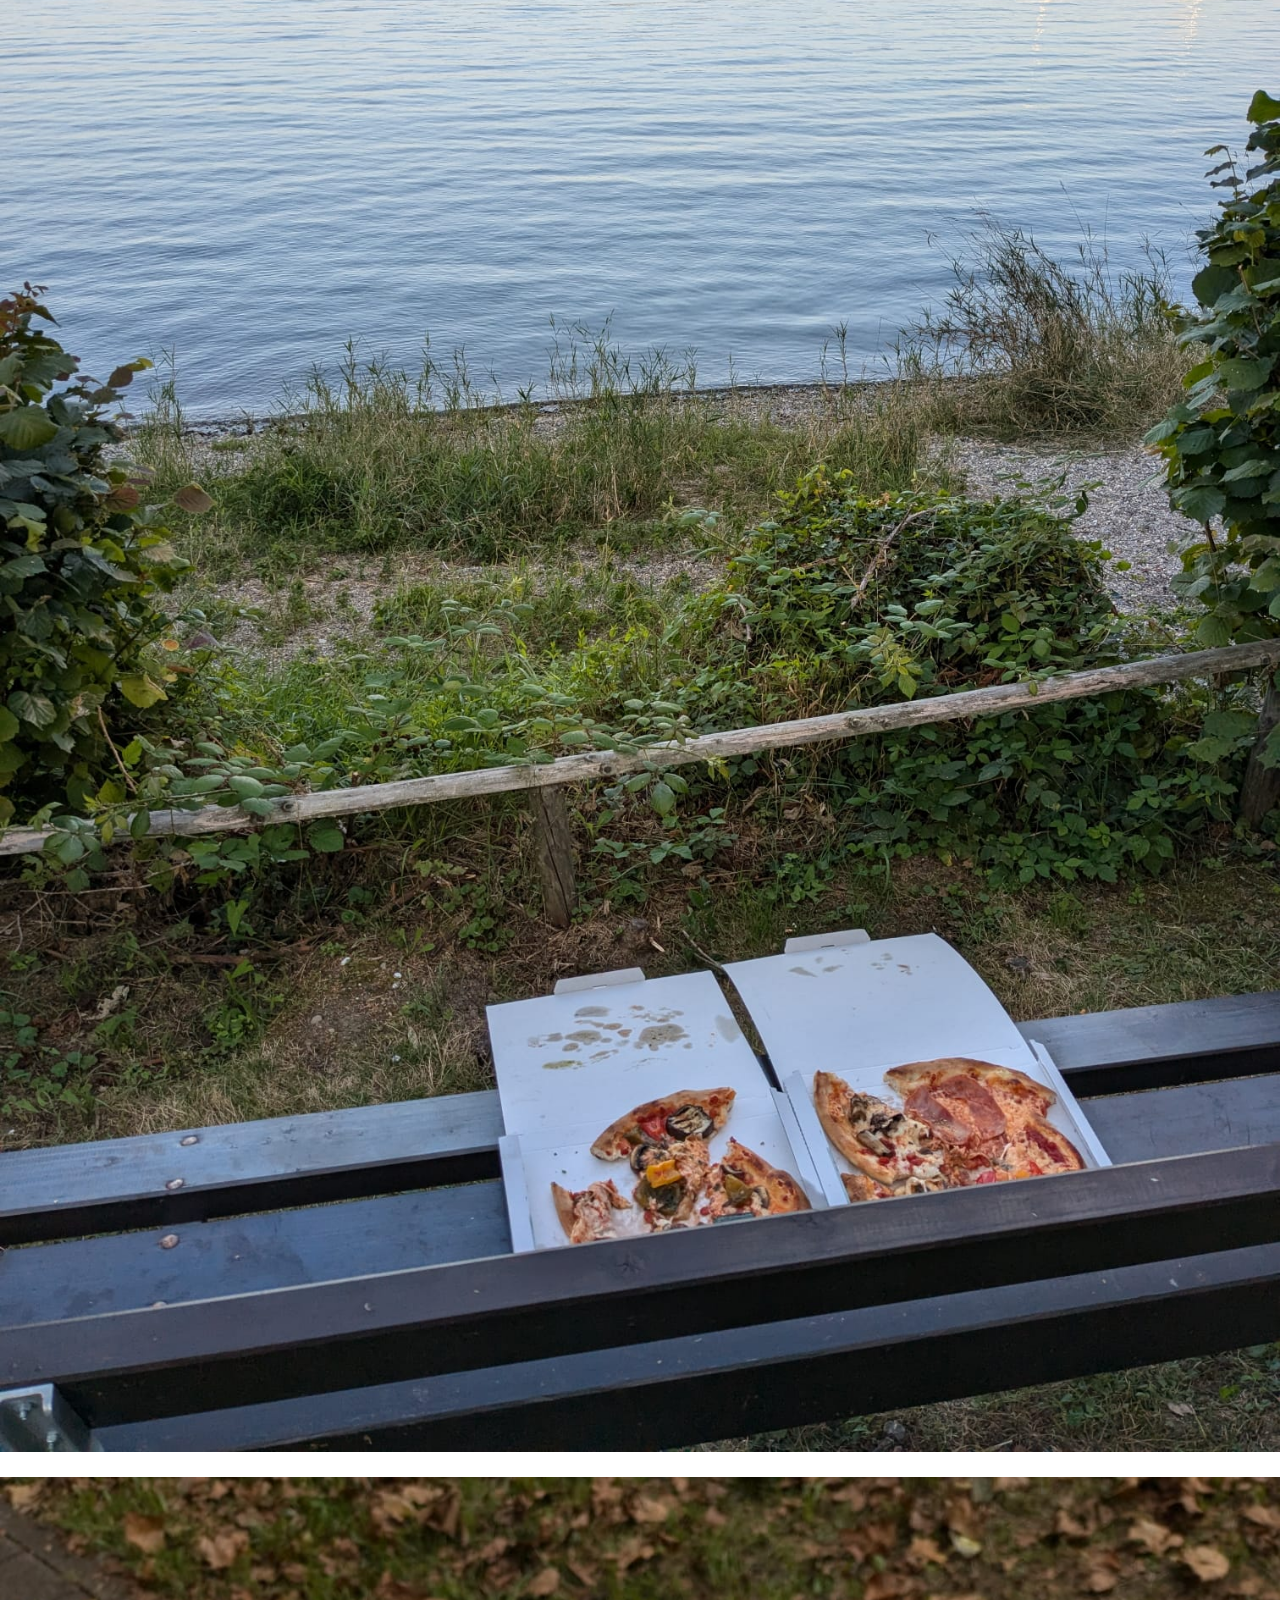
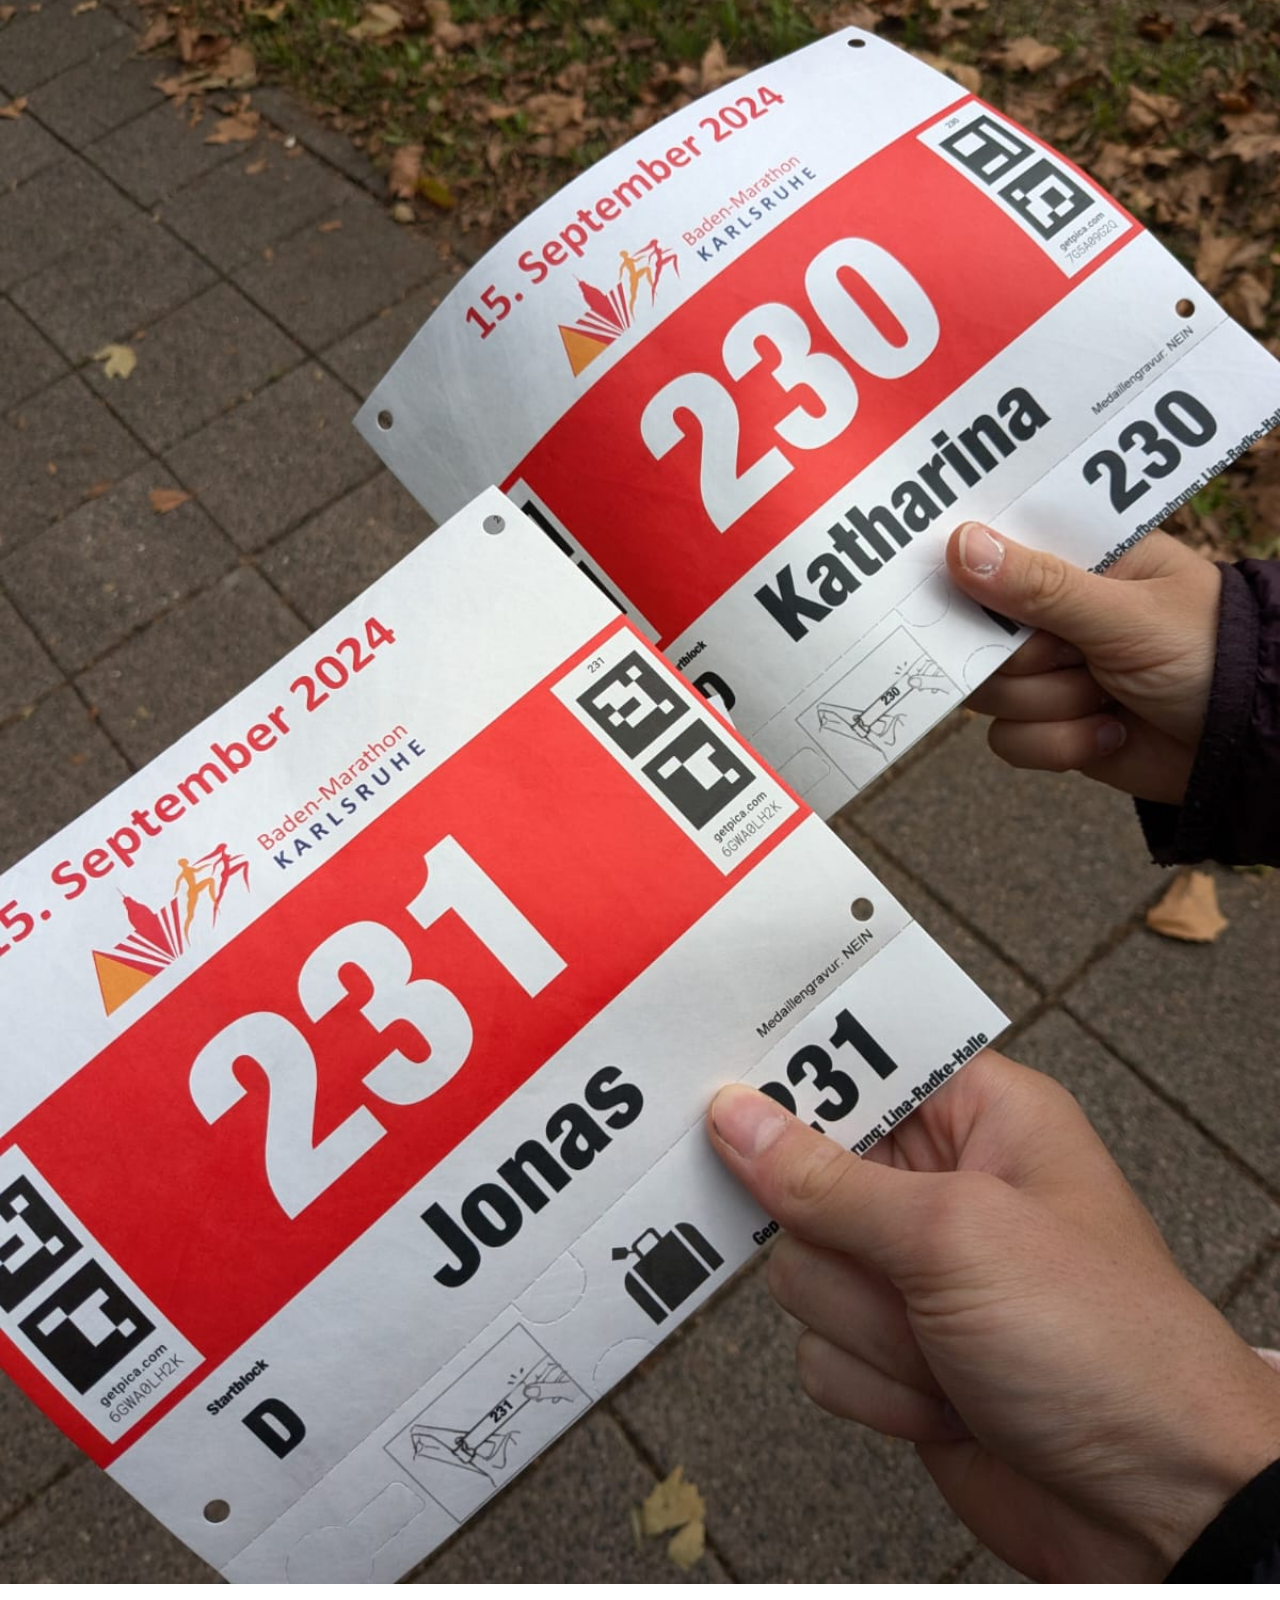
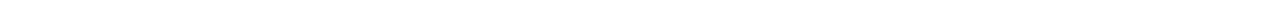
==== commit d9e2fa77: "added Bodensee and Marathon" ====
--- a/index.html
+++ b/index.html
@@ -84,6 +84,10 @@
     <img src="images/Garmisch.jpg" alt="Italian Trulli" class="center" width="100%">
     <br> 
     <img src="images/Blau.jpg" alt="Italian Trulli" class="center" width="100%">
+    <br> 
+    <img src="images/Bodensee.jpg" alt="Italian Trulli" class="center" width="100%">
+    <br> 
+    <img src="images/Marathon.jpg" alt="Italian Trulli" class="center" width="100%">
     <br> 
 </body>
 <script>
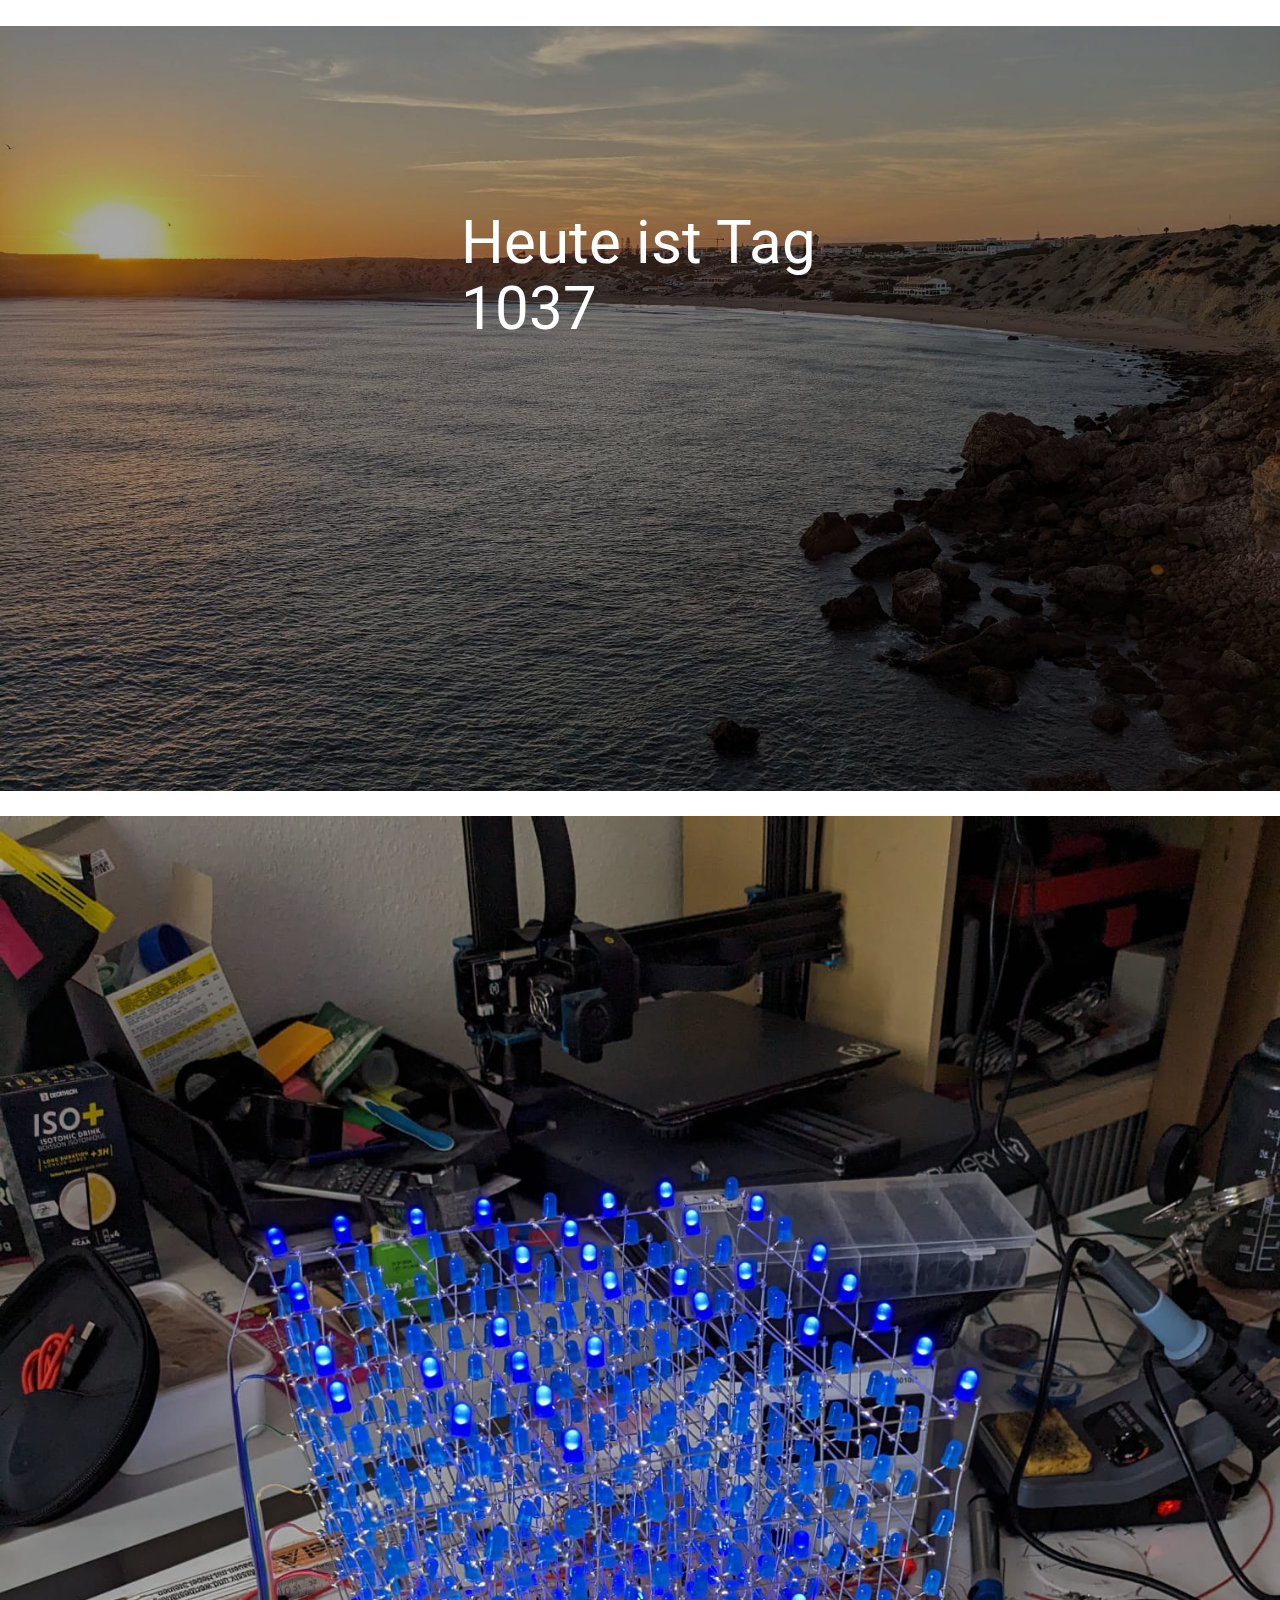
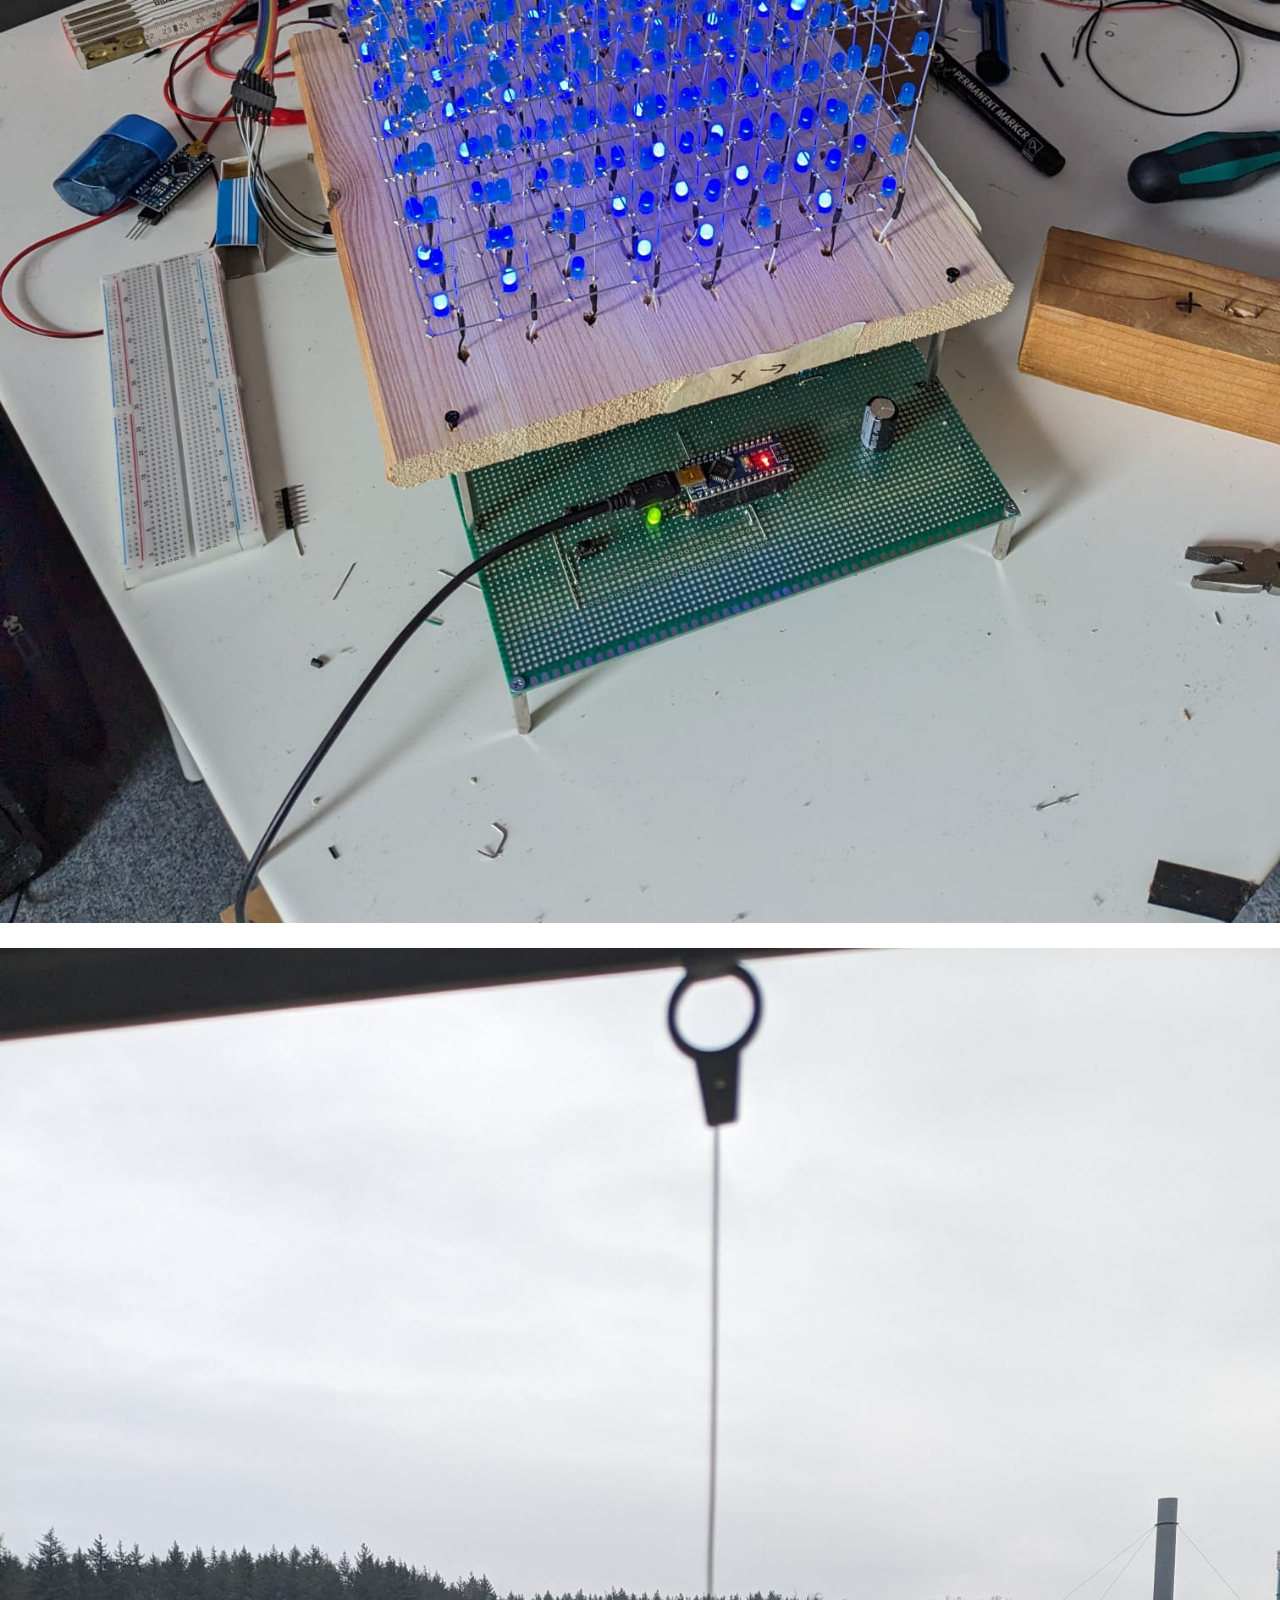
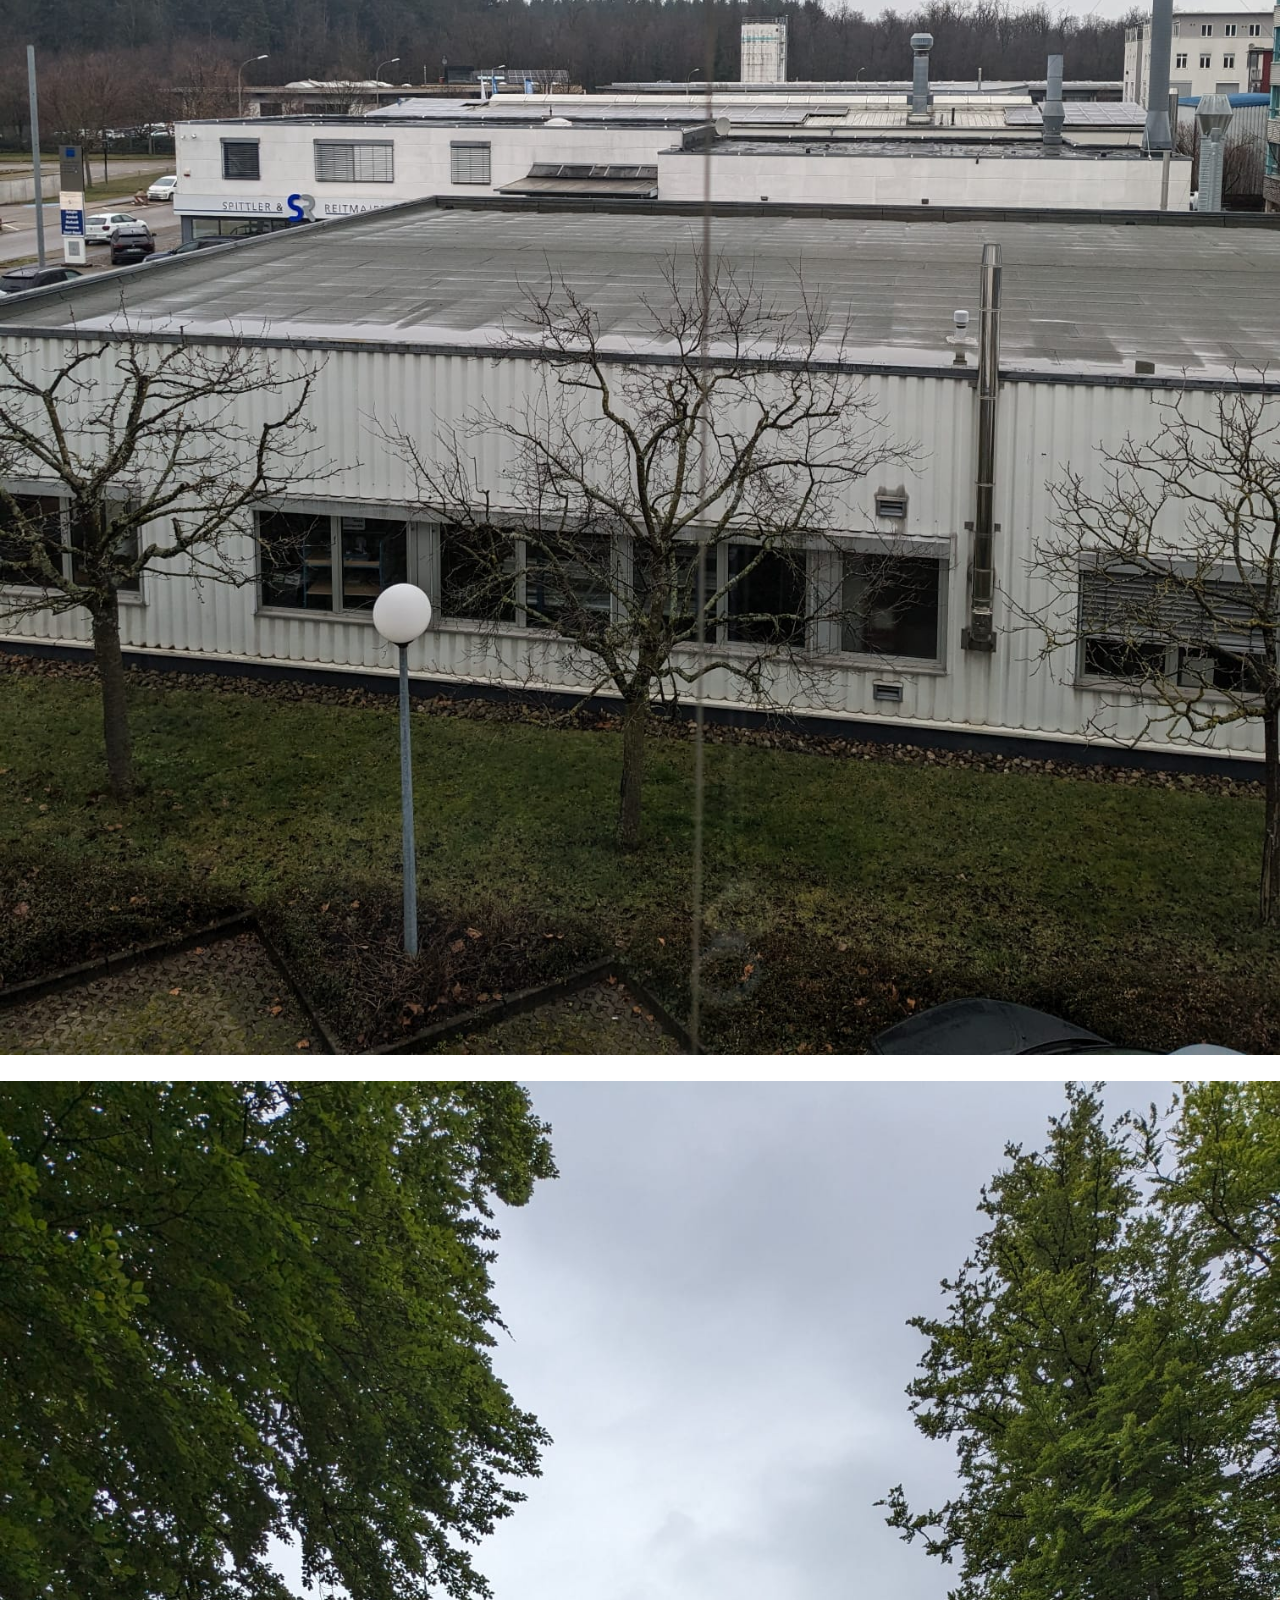
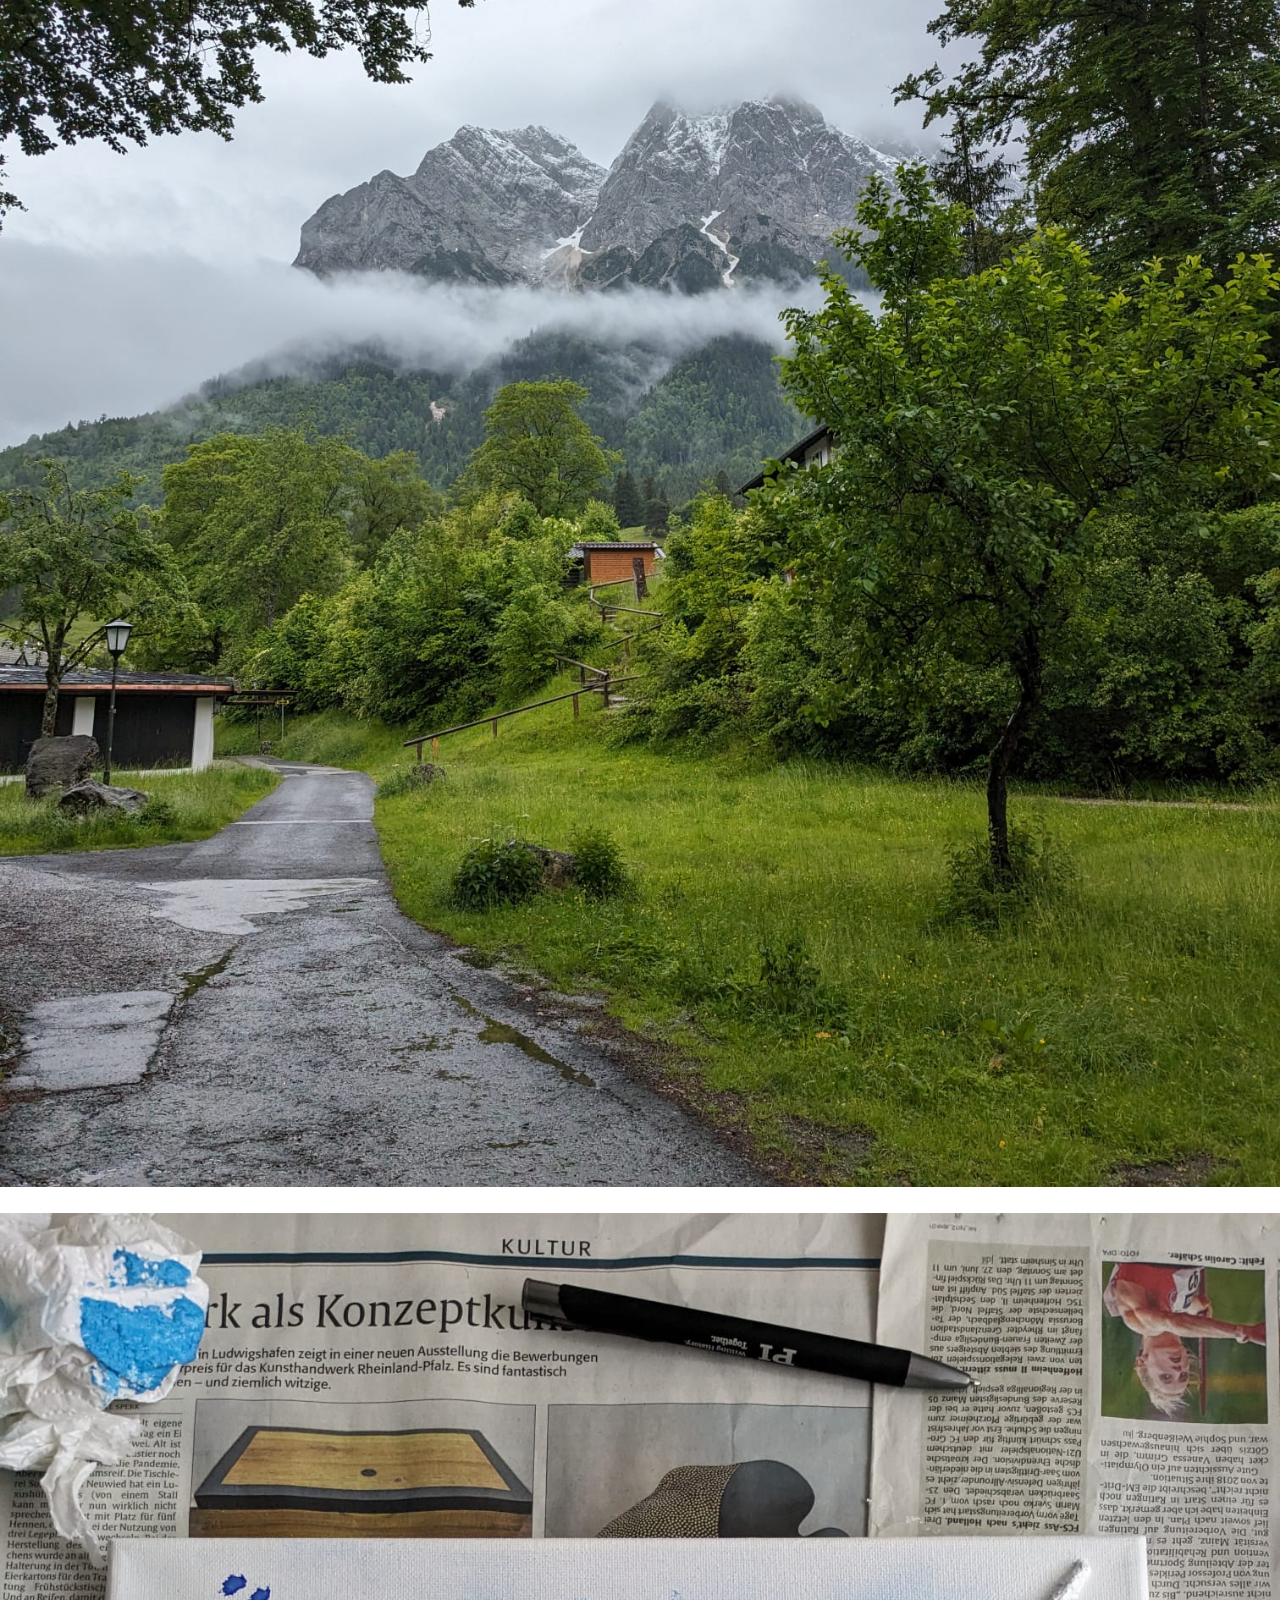
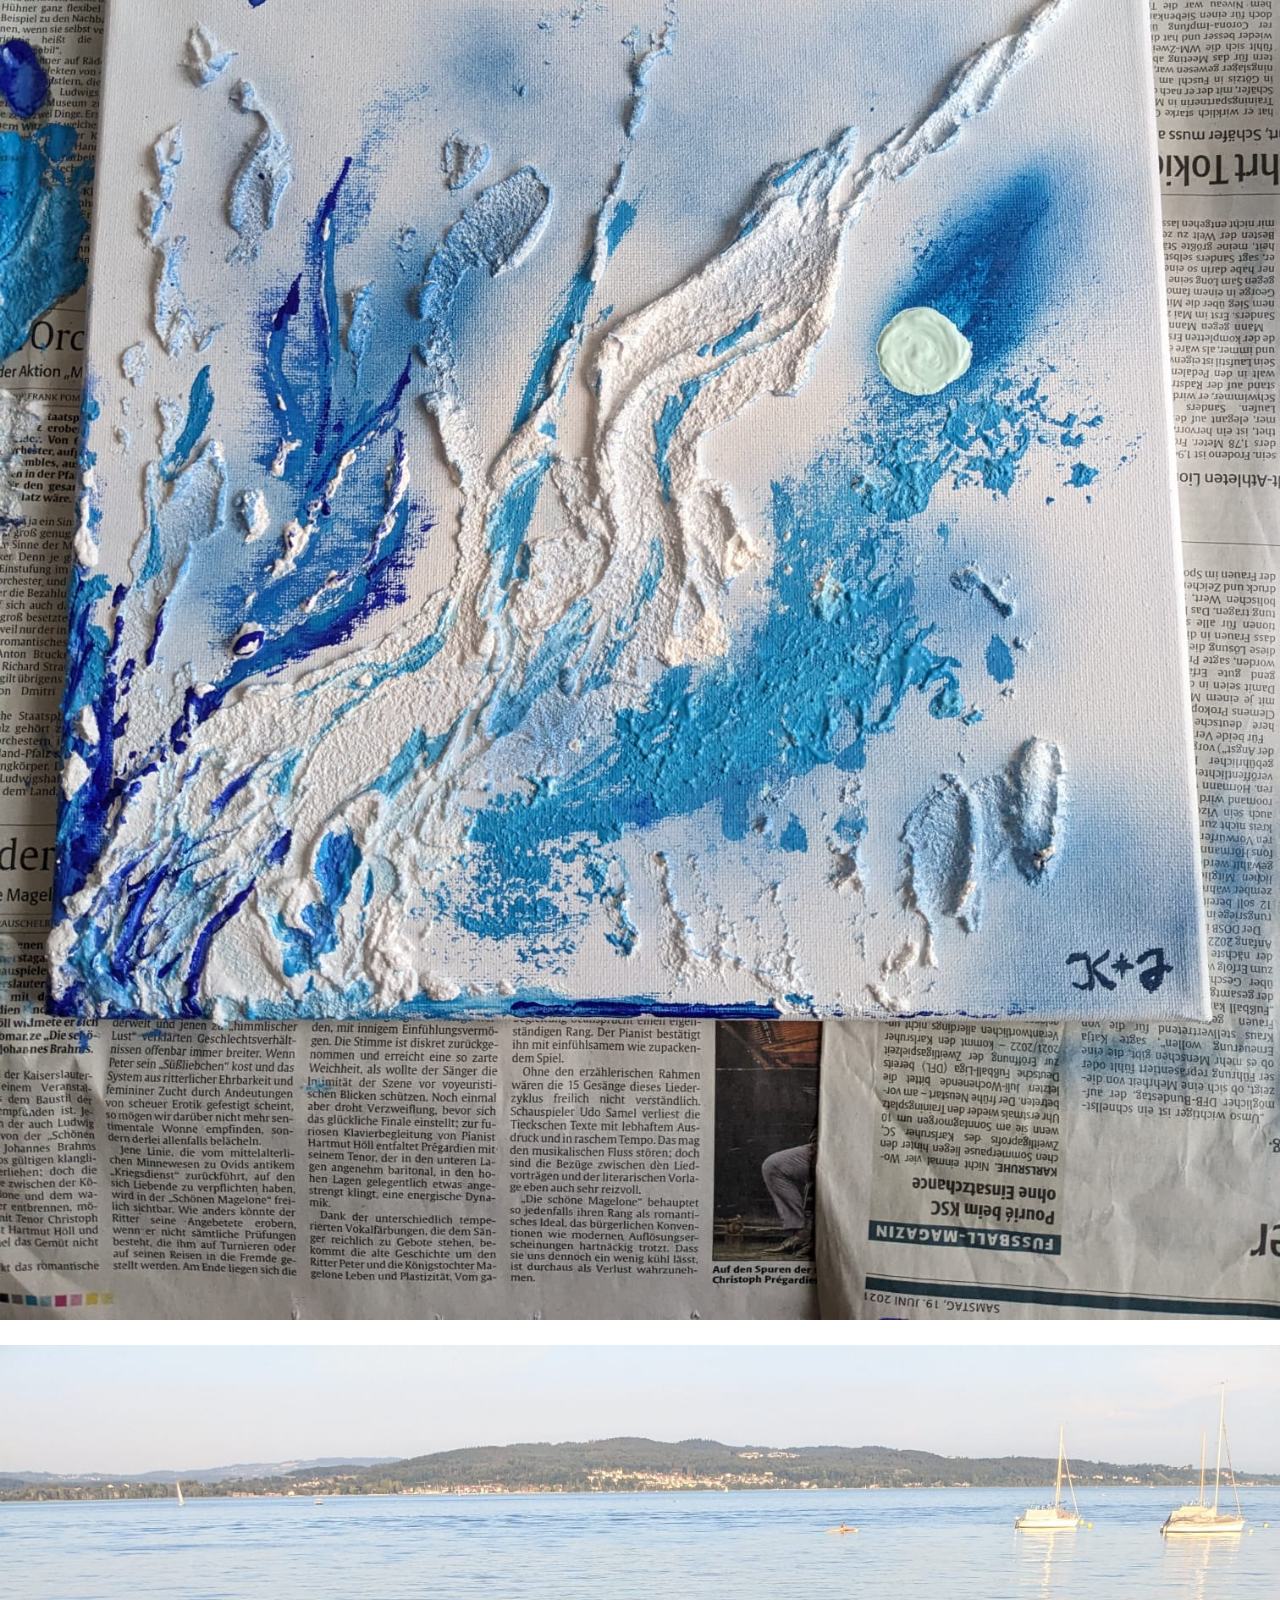
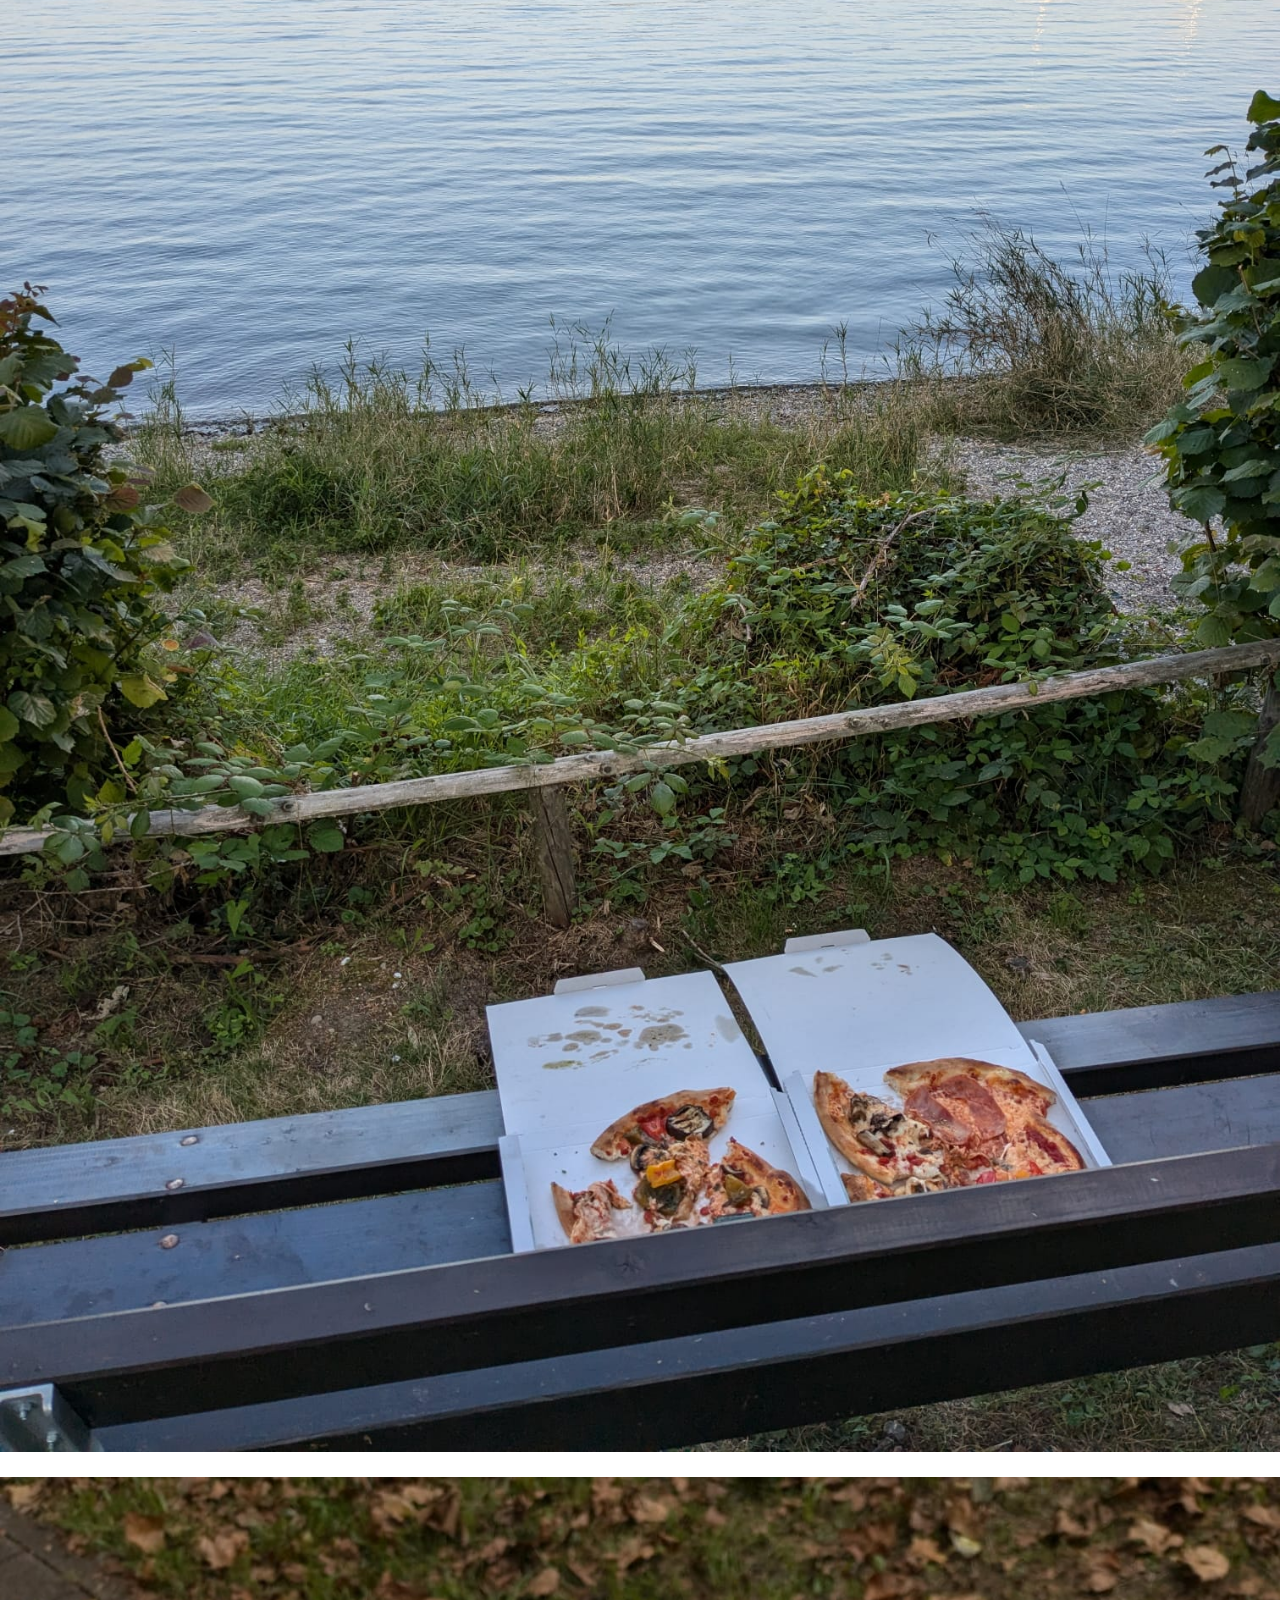
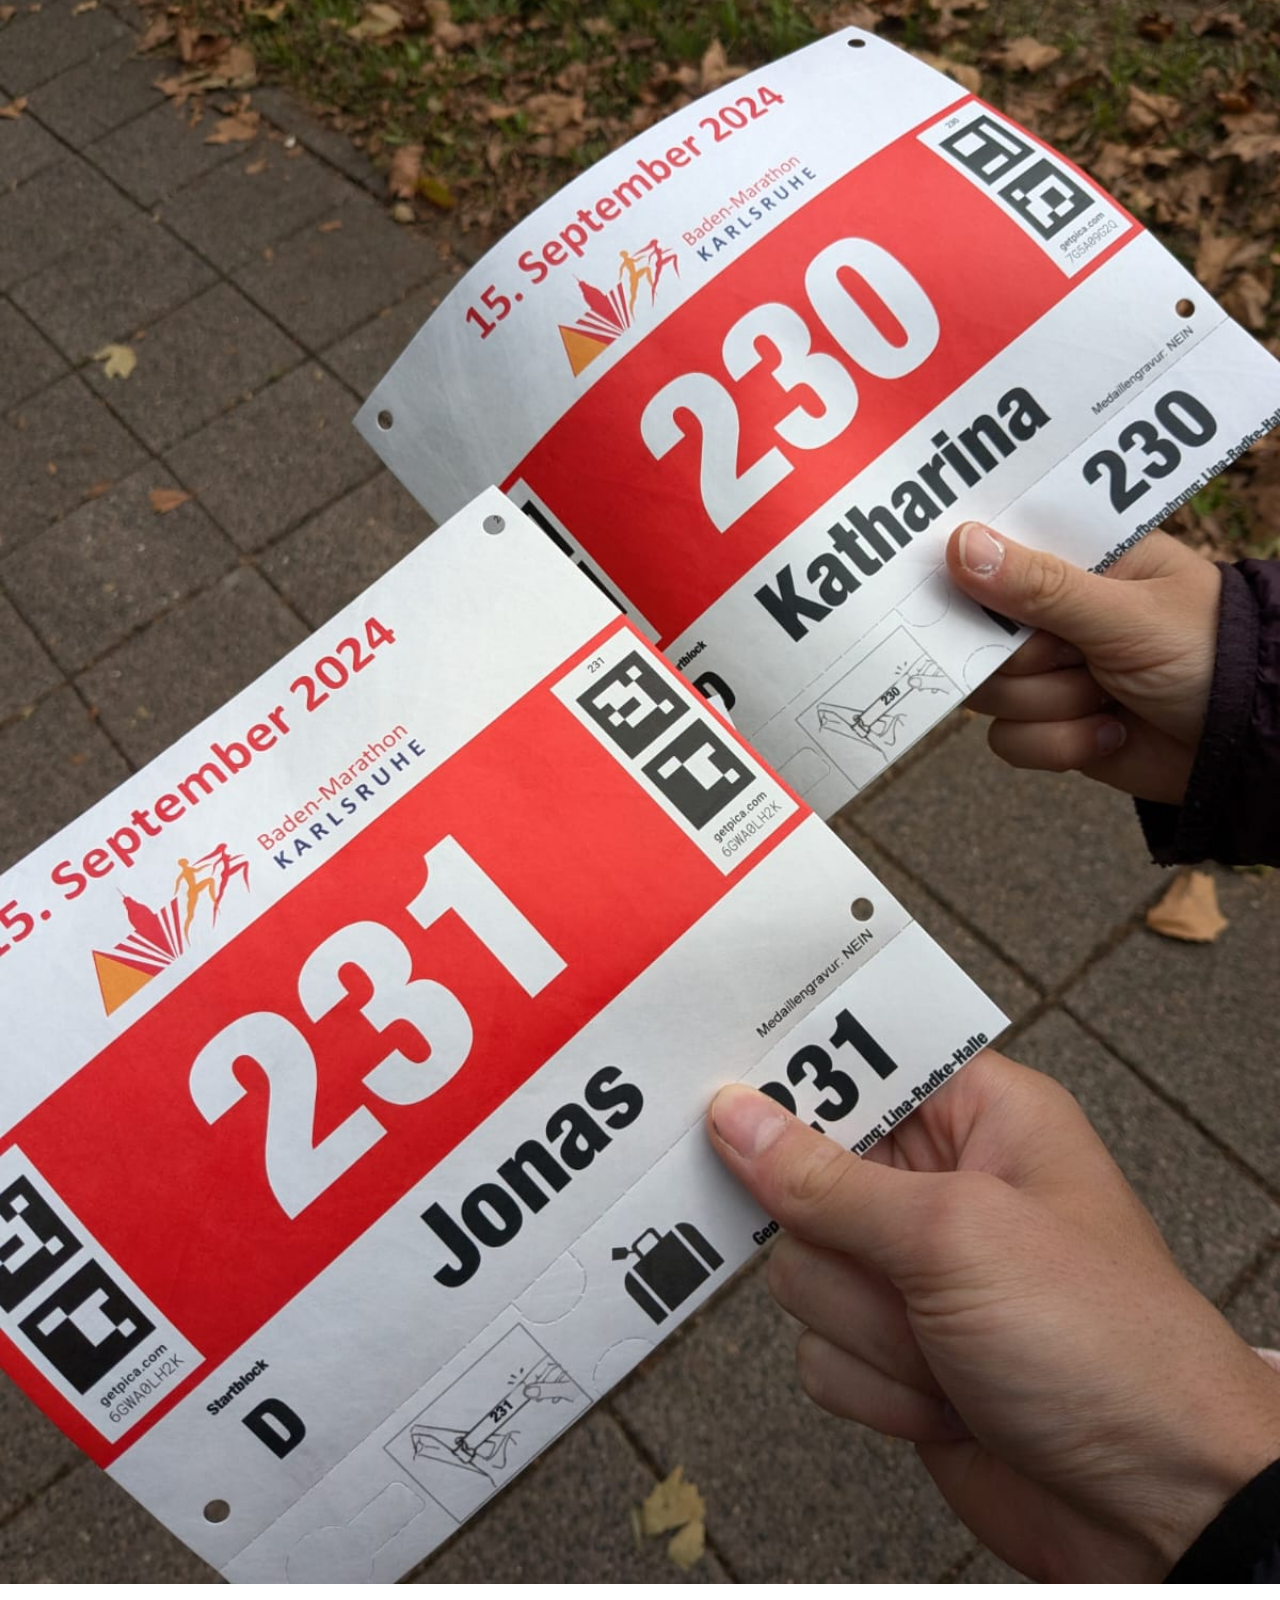
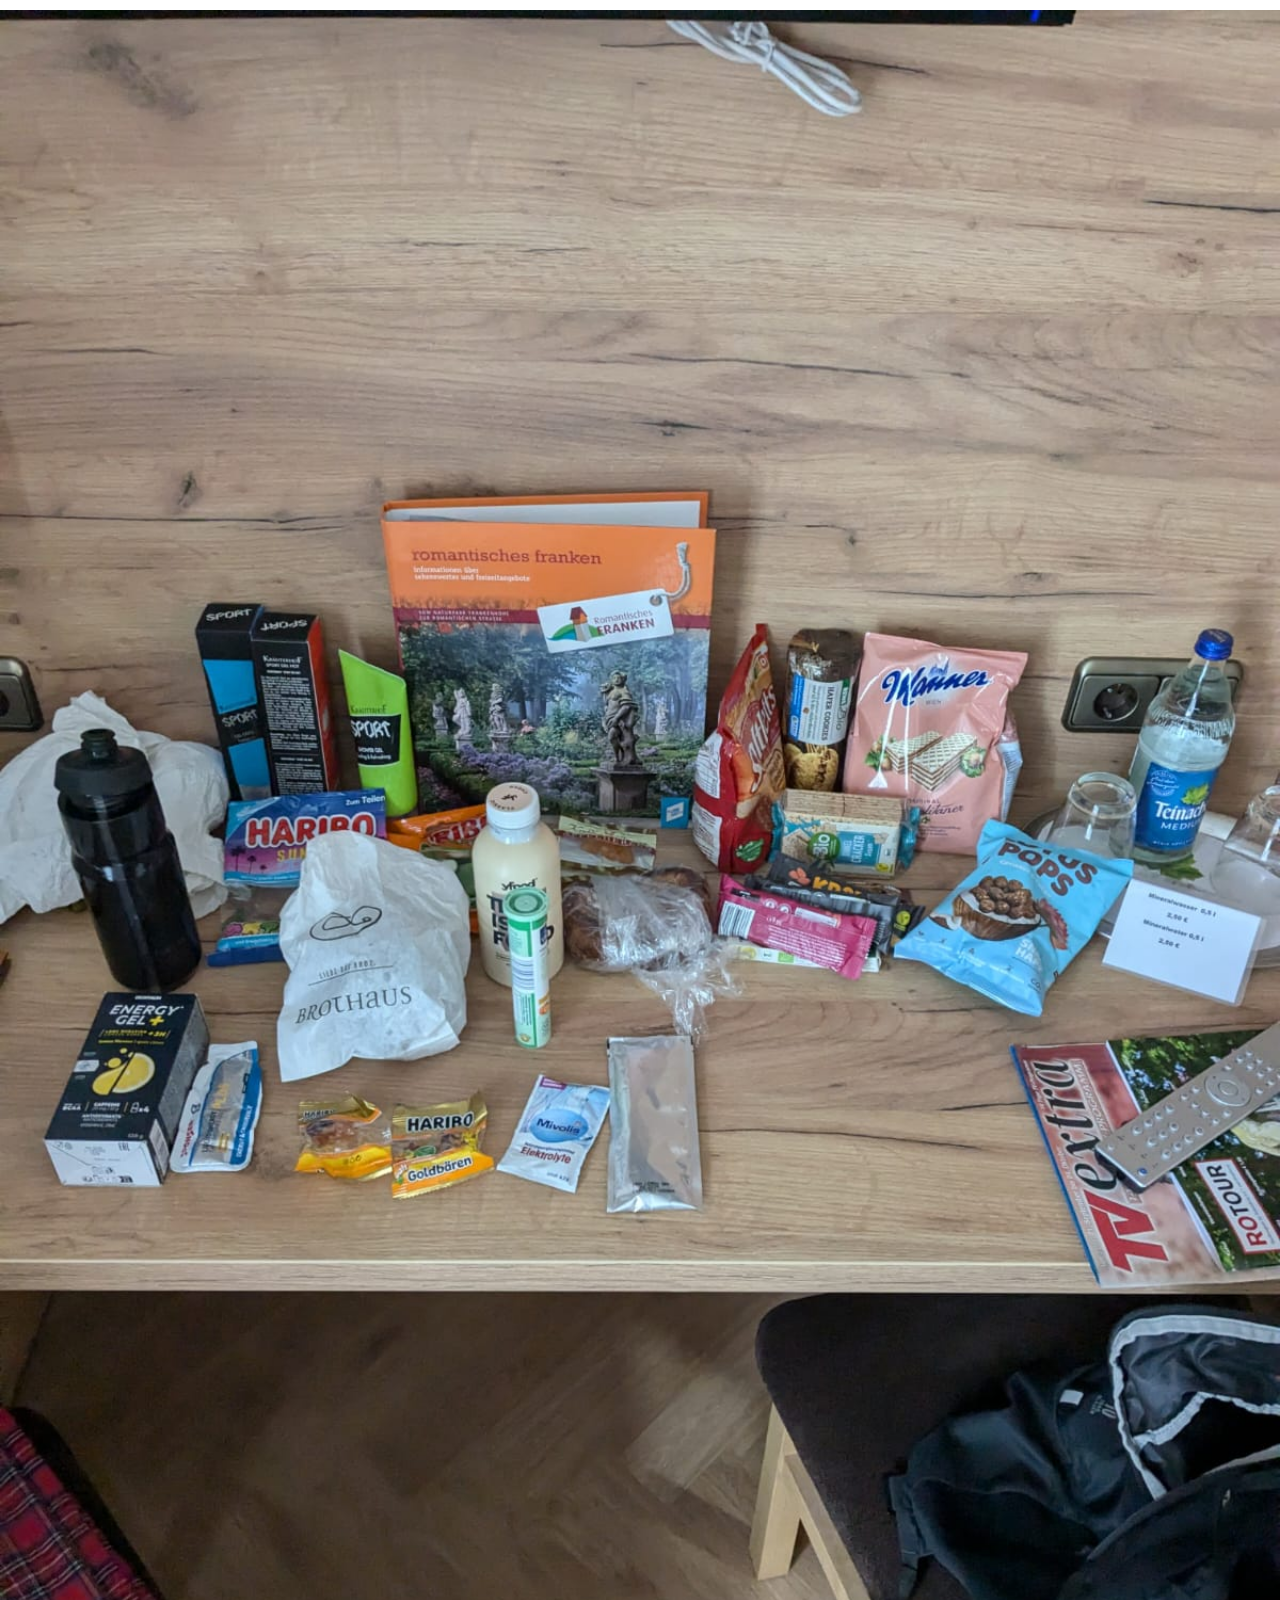
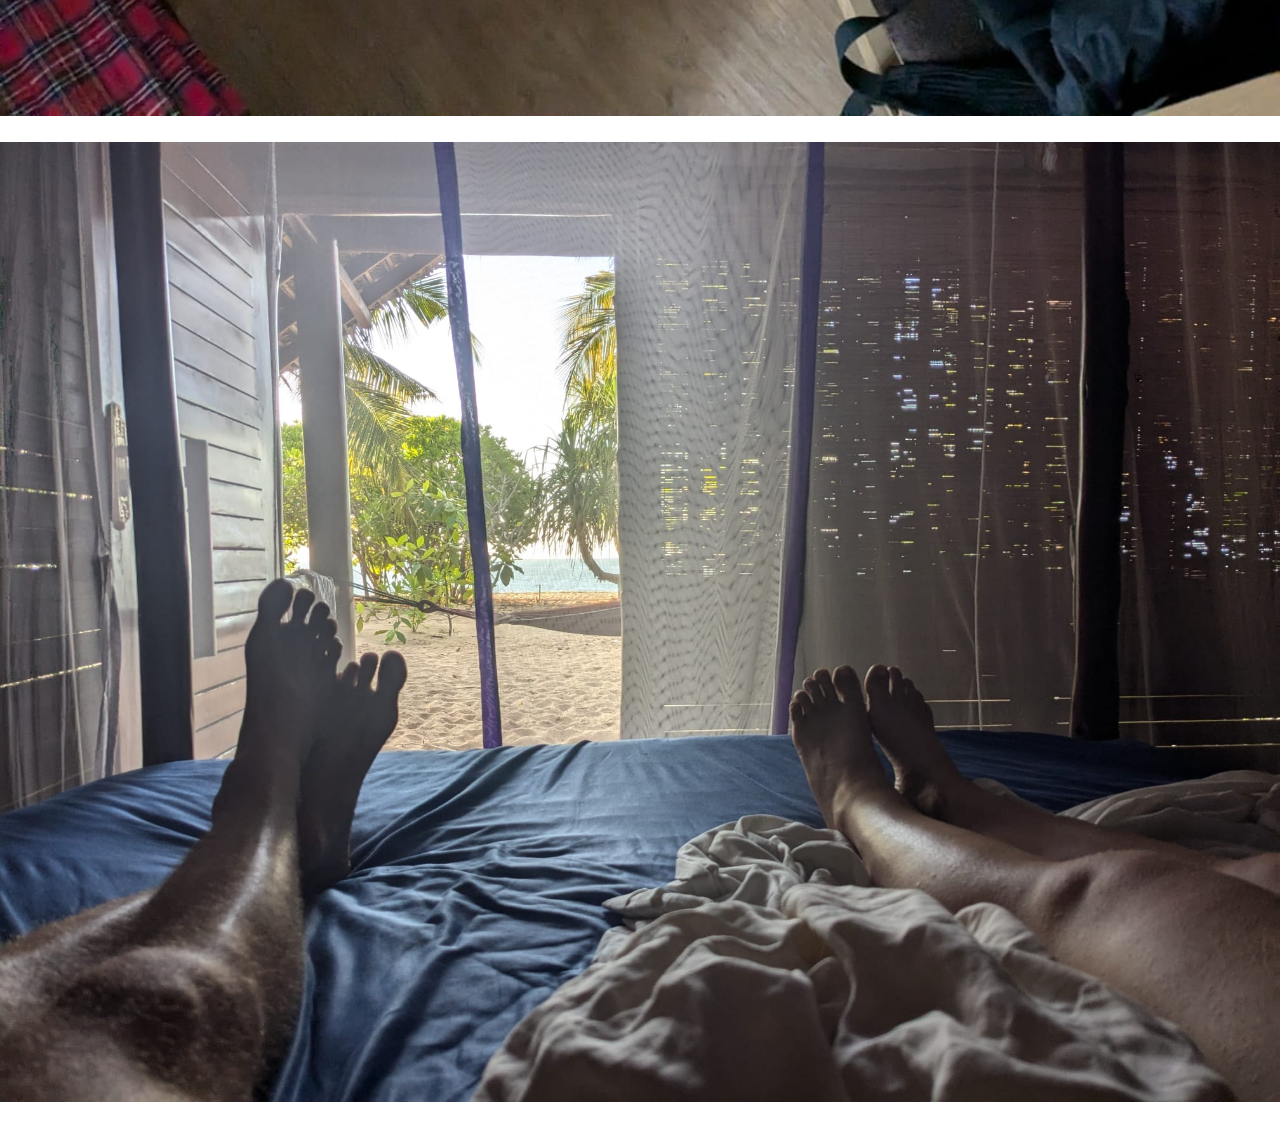
==== commit 08211b14: "added Taubertal and Sri Lanka" ====
--- a/index.html
+++ b/index.html
@@ -40,21 +40,26 @@
       // our_date = new Date(2023, 8, 24);
       // result = datediff(our_date,present_date);
       // final_result = result.toFixed(0);
+
+
       const firstDate = new Date("09/24/2023") // 24th September, 2023
       const secondDate = new Date() // today
 
       const firstDateInMs = firstDate.getTime()
       const secondDateInMs = secondDate.getTime()
-
       const differenceBtwDates = secondDateInMs - firstDateInMs
 
       const aDayInMs = 24 * 60 * 60 * 1000
-
+      
       var daysDiff = Math.round(differenceBtwDates / aDayInMs)
+      let today_day = secondDate.getDate()
+      let today_month = secondDate.getMonth()
 
       document.getElementById("final_result").innerHTML = daysDiff;
-
-      return daysDiff;
+      //console.log(today_day);
+      //out = (daysDiff,secondDate.getDay,secondDate.getMonth);
+      //return array(daysDiff,today_day,today_month);
+      return [Number(today_day),Number(today_month)]
   }
 </script>
     <meta name="theme-color" content="#478ac9">
@@ -89,10 +94,15 @@
     <br> 
     <img src="images/Marathon.jpg" alt="Italian Trulli" class="center" width="100%">
     <br> 
+    <img src="images/Taubertal.jpg" alt="Italian Trulli" class="center" width="100%">
+    <br>  
+    <img src="images/Tangalle.jpg" alt="Italian Trulli" class="center" width="100%">
+    <br> 
 </body>
 <script>
-  daysDiff = myFunction();
-  if (Number(daysDiff) == the_day)
+  const [day,month] = myFunction();
+  //if (Number(daysDiff) == the_day)
+  if((day == 24)&&(month == 8)) //monat == 8, weil Januar 0 ist!
   {
     window.addEventListener("resize", resizeCanvas, false);
     window.addEventListener("DOMContentLoaded", onLoad, false);
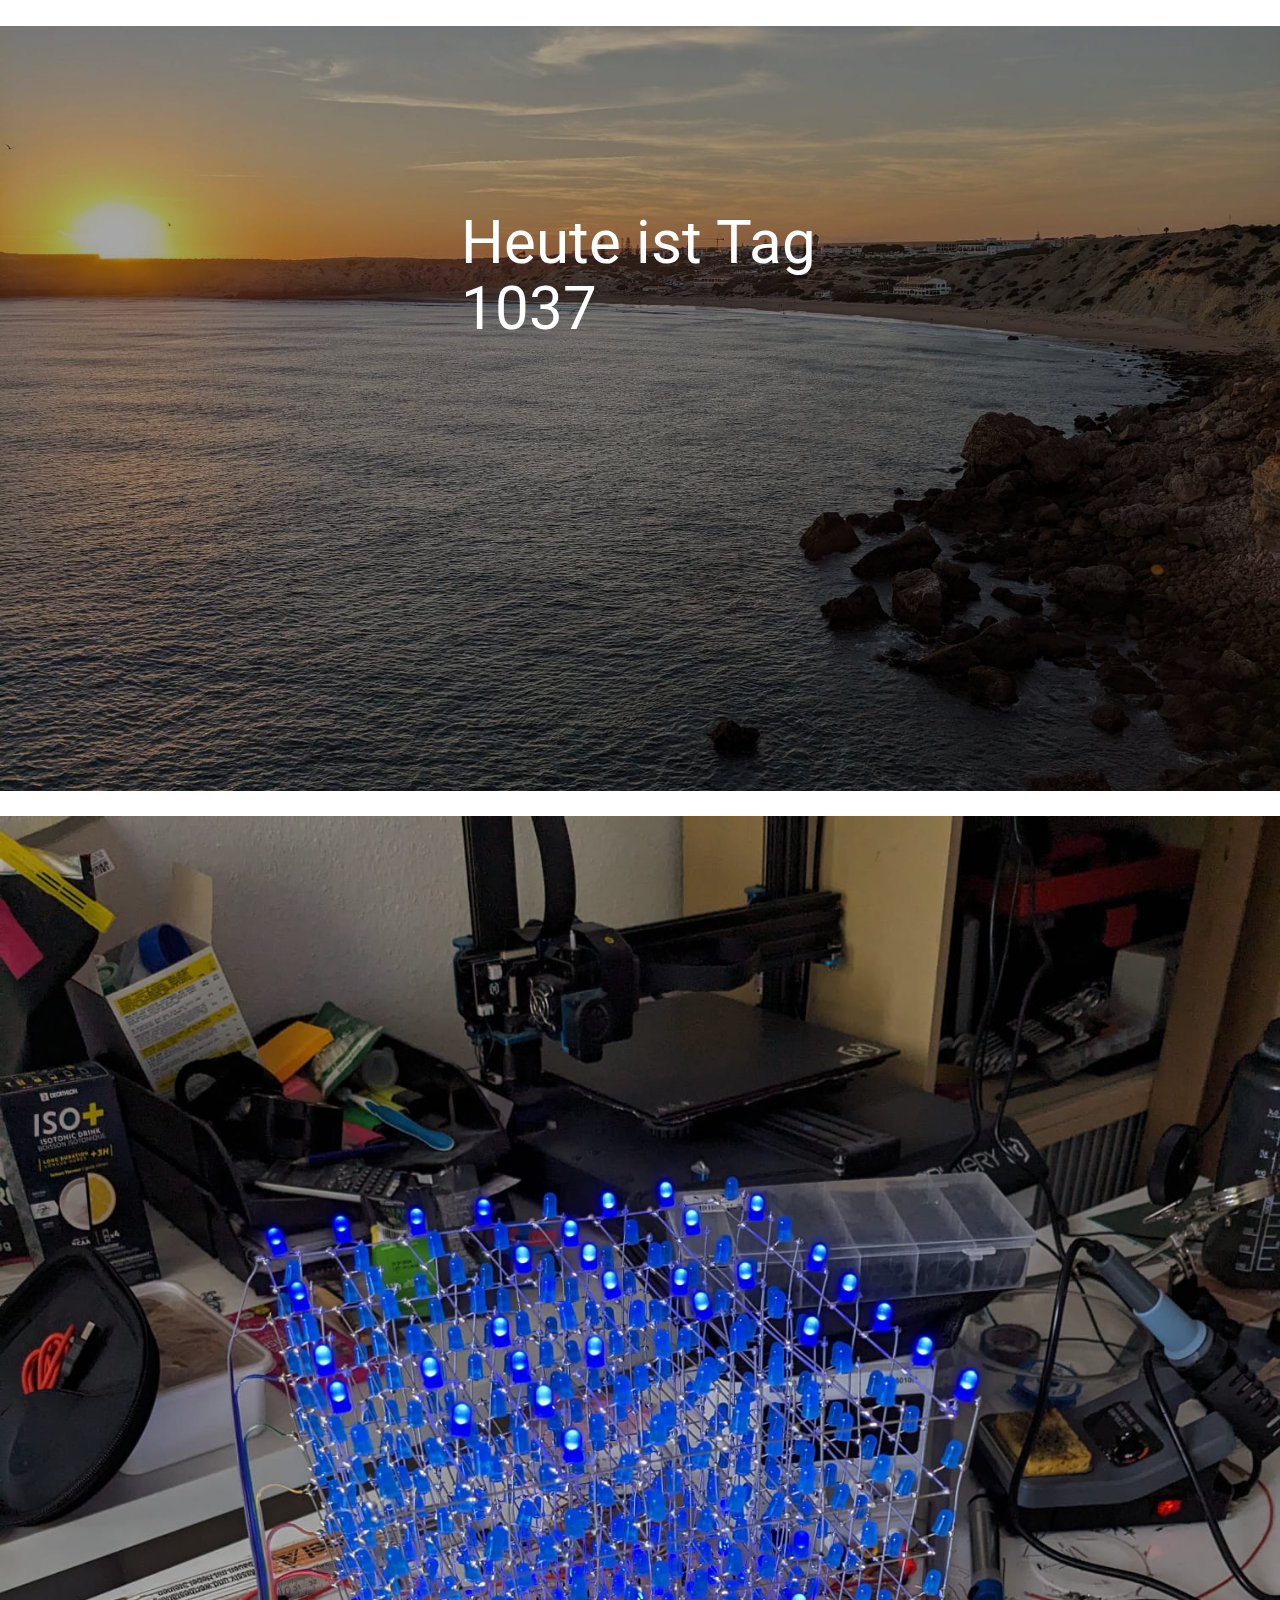
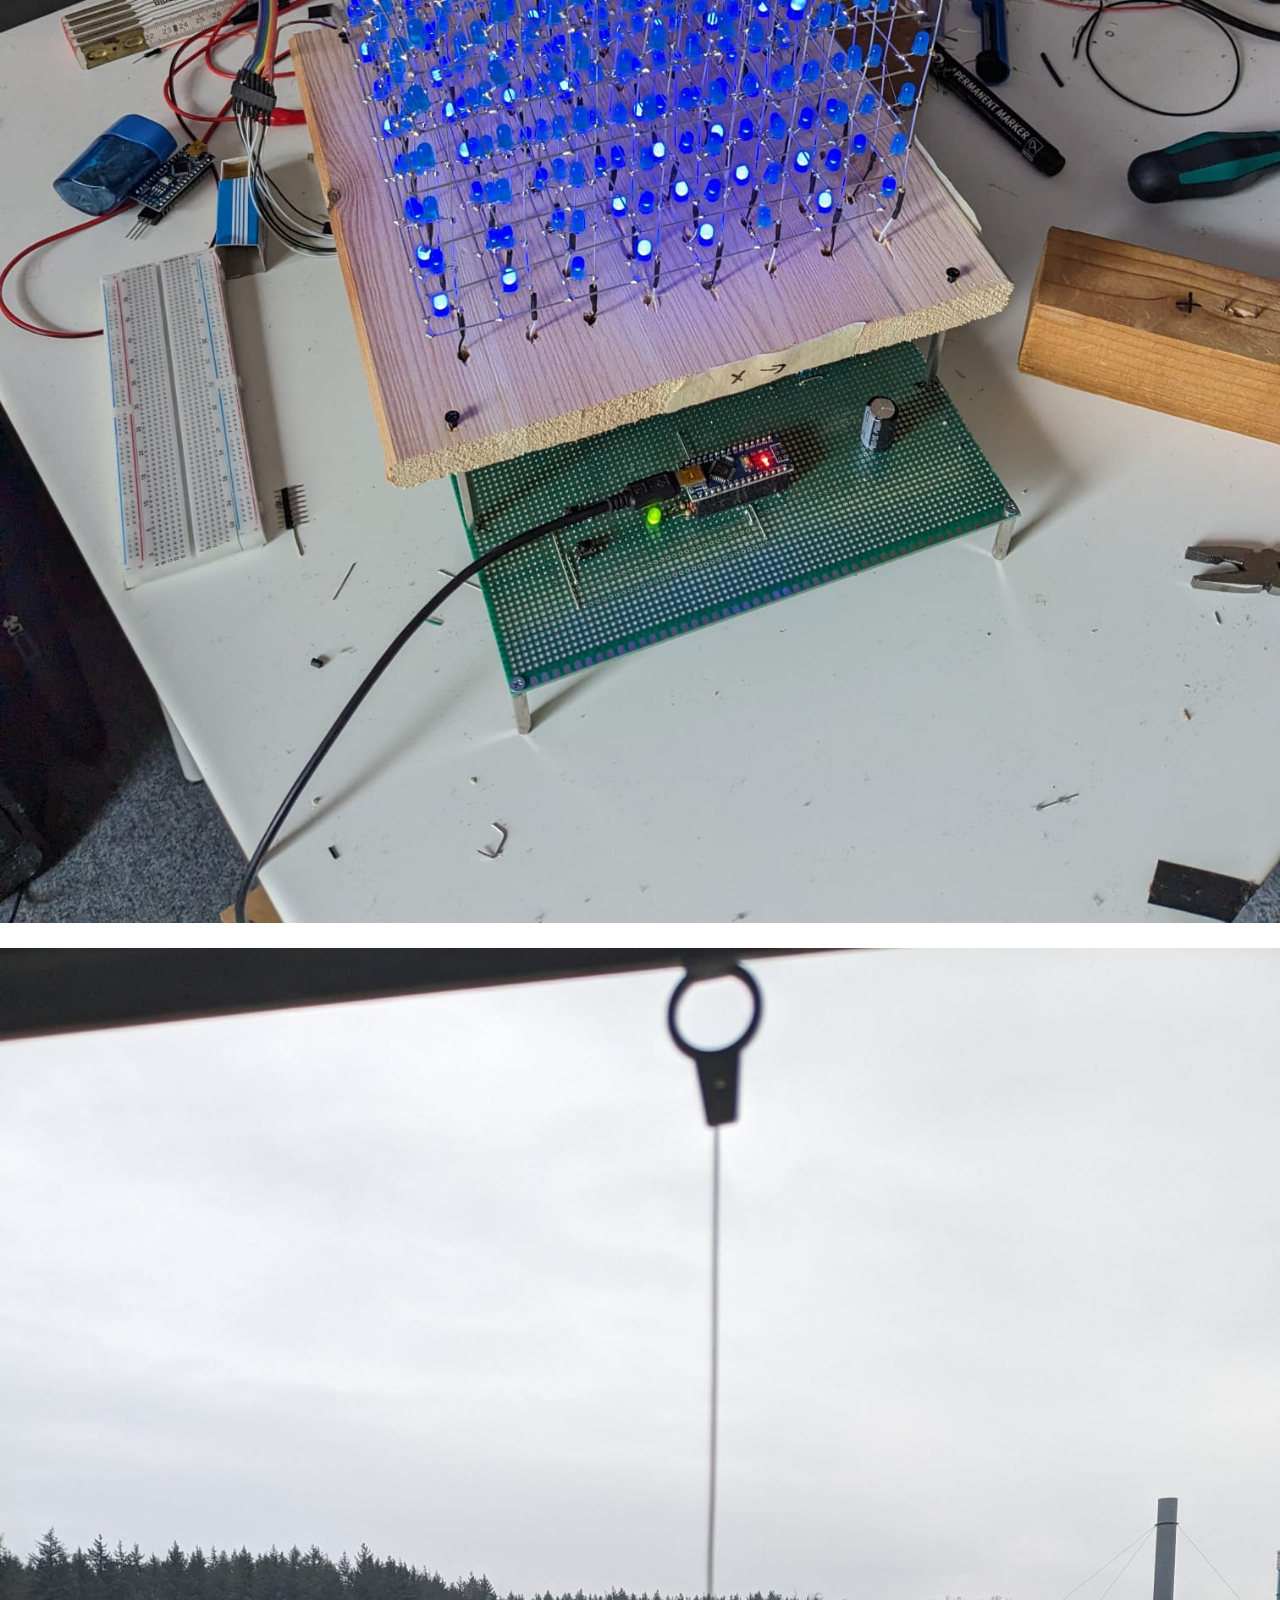
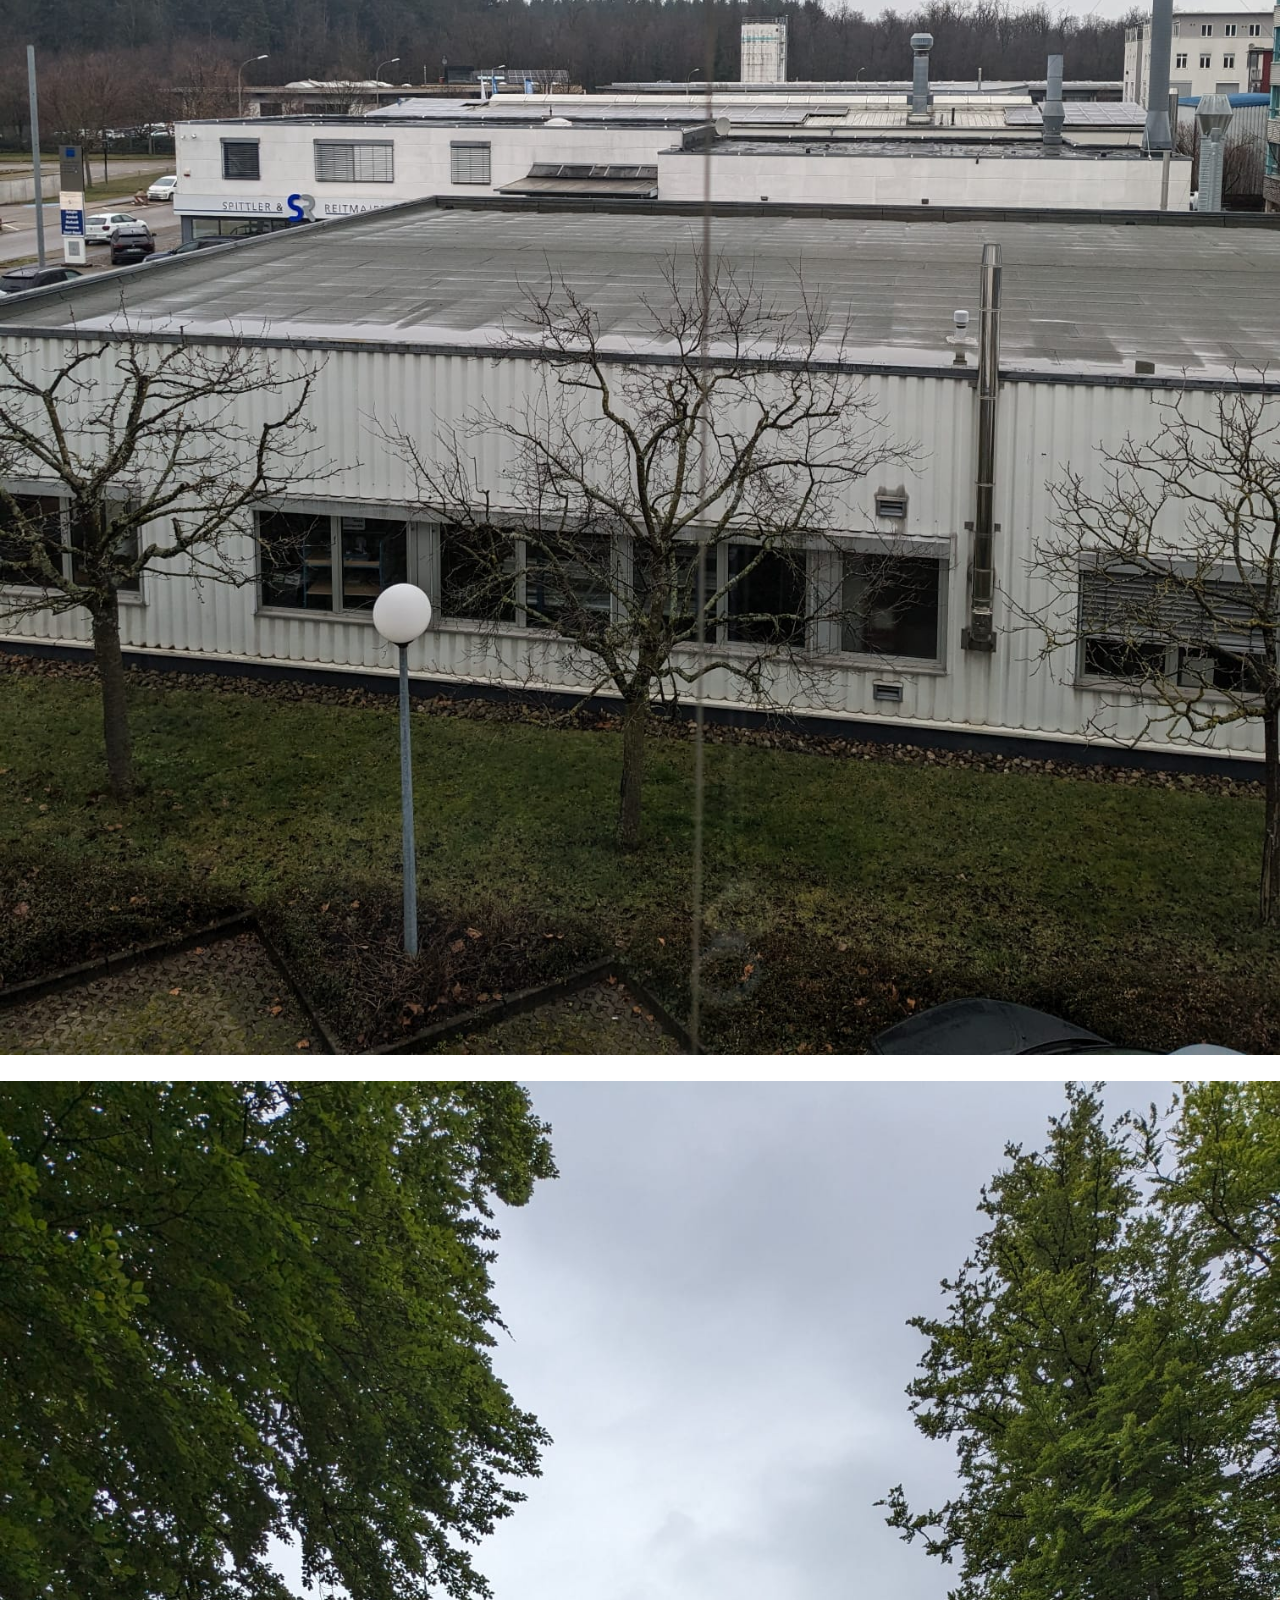
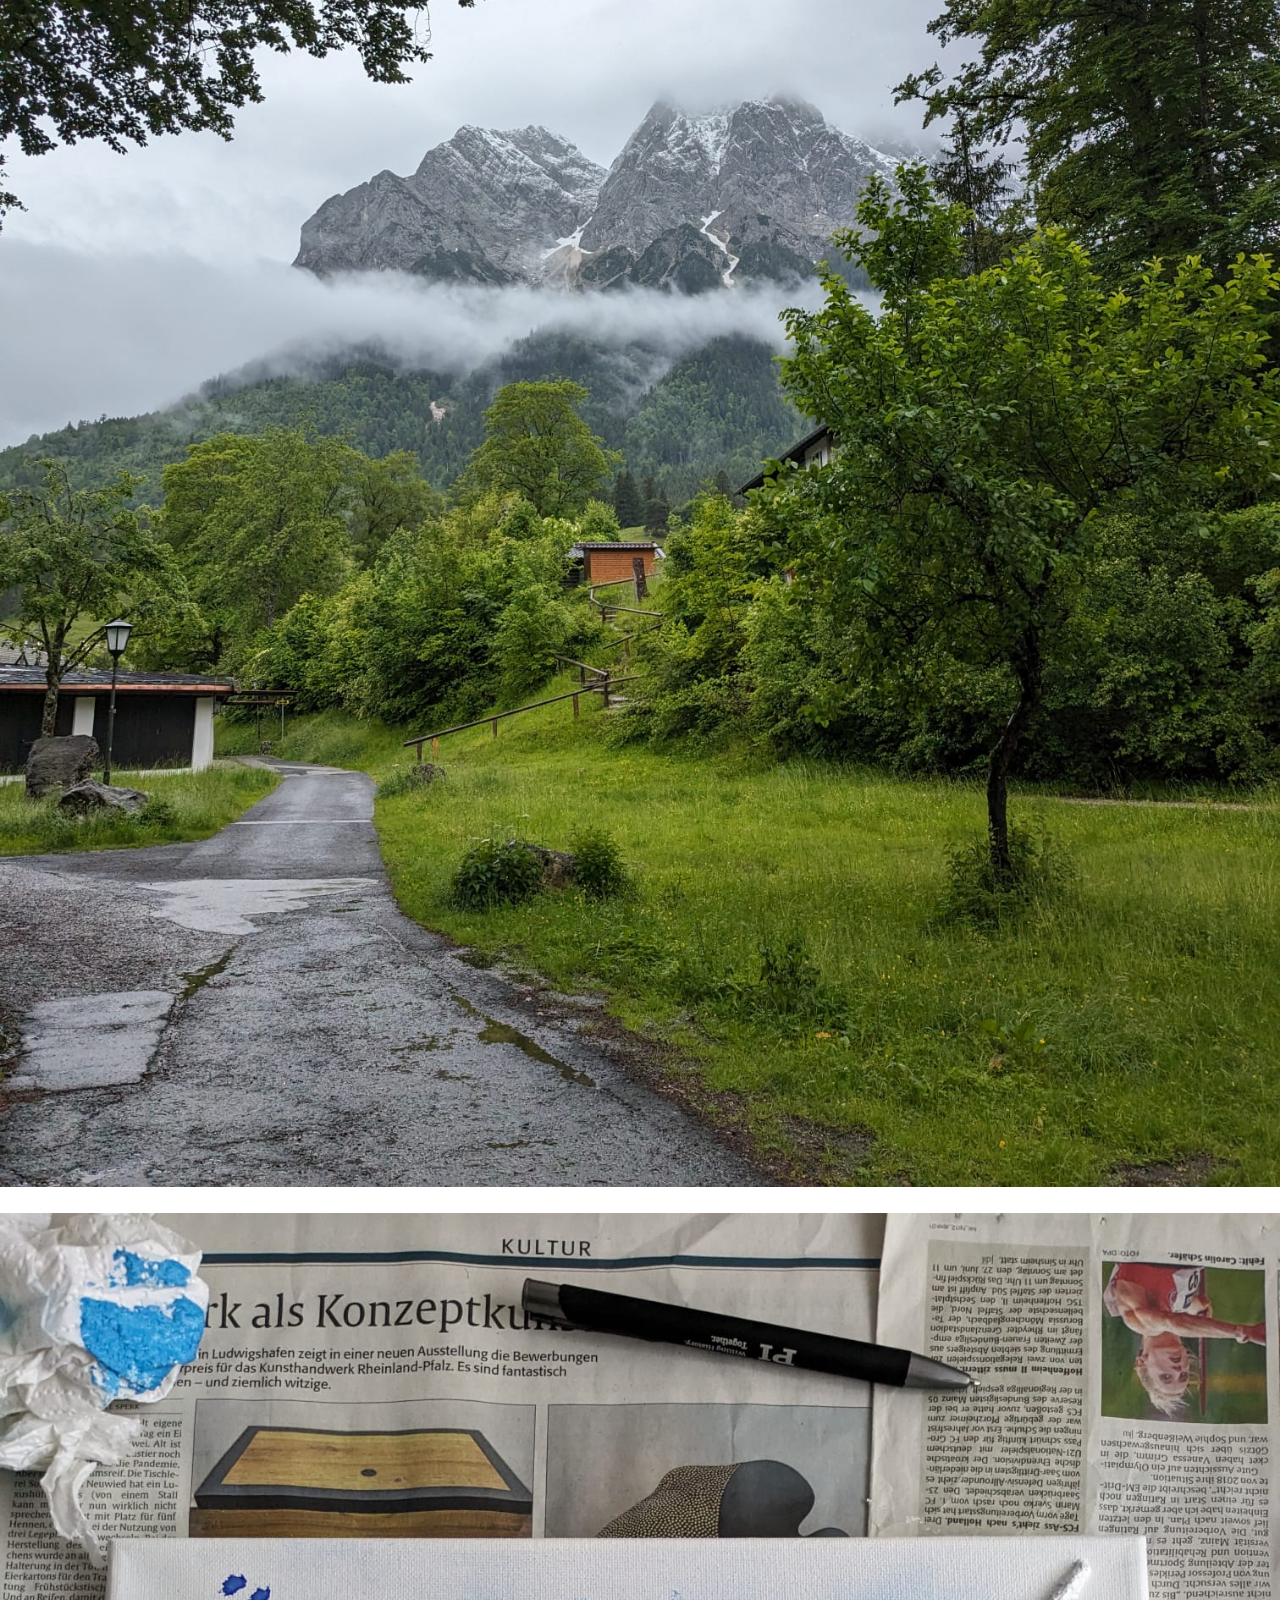
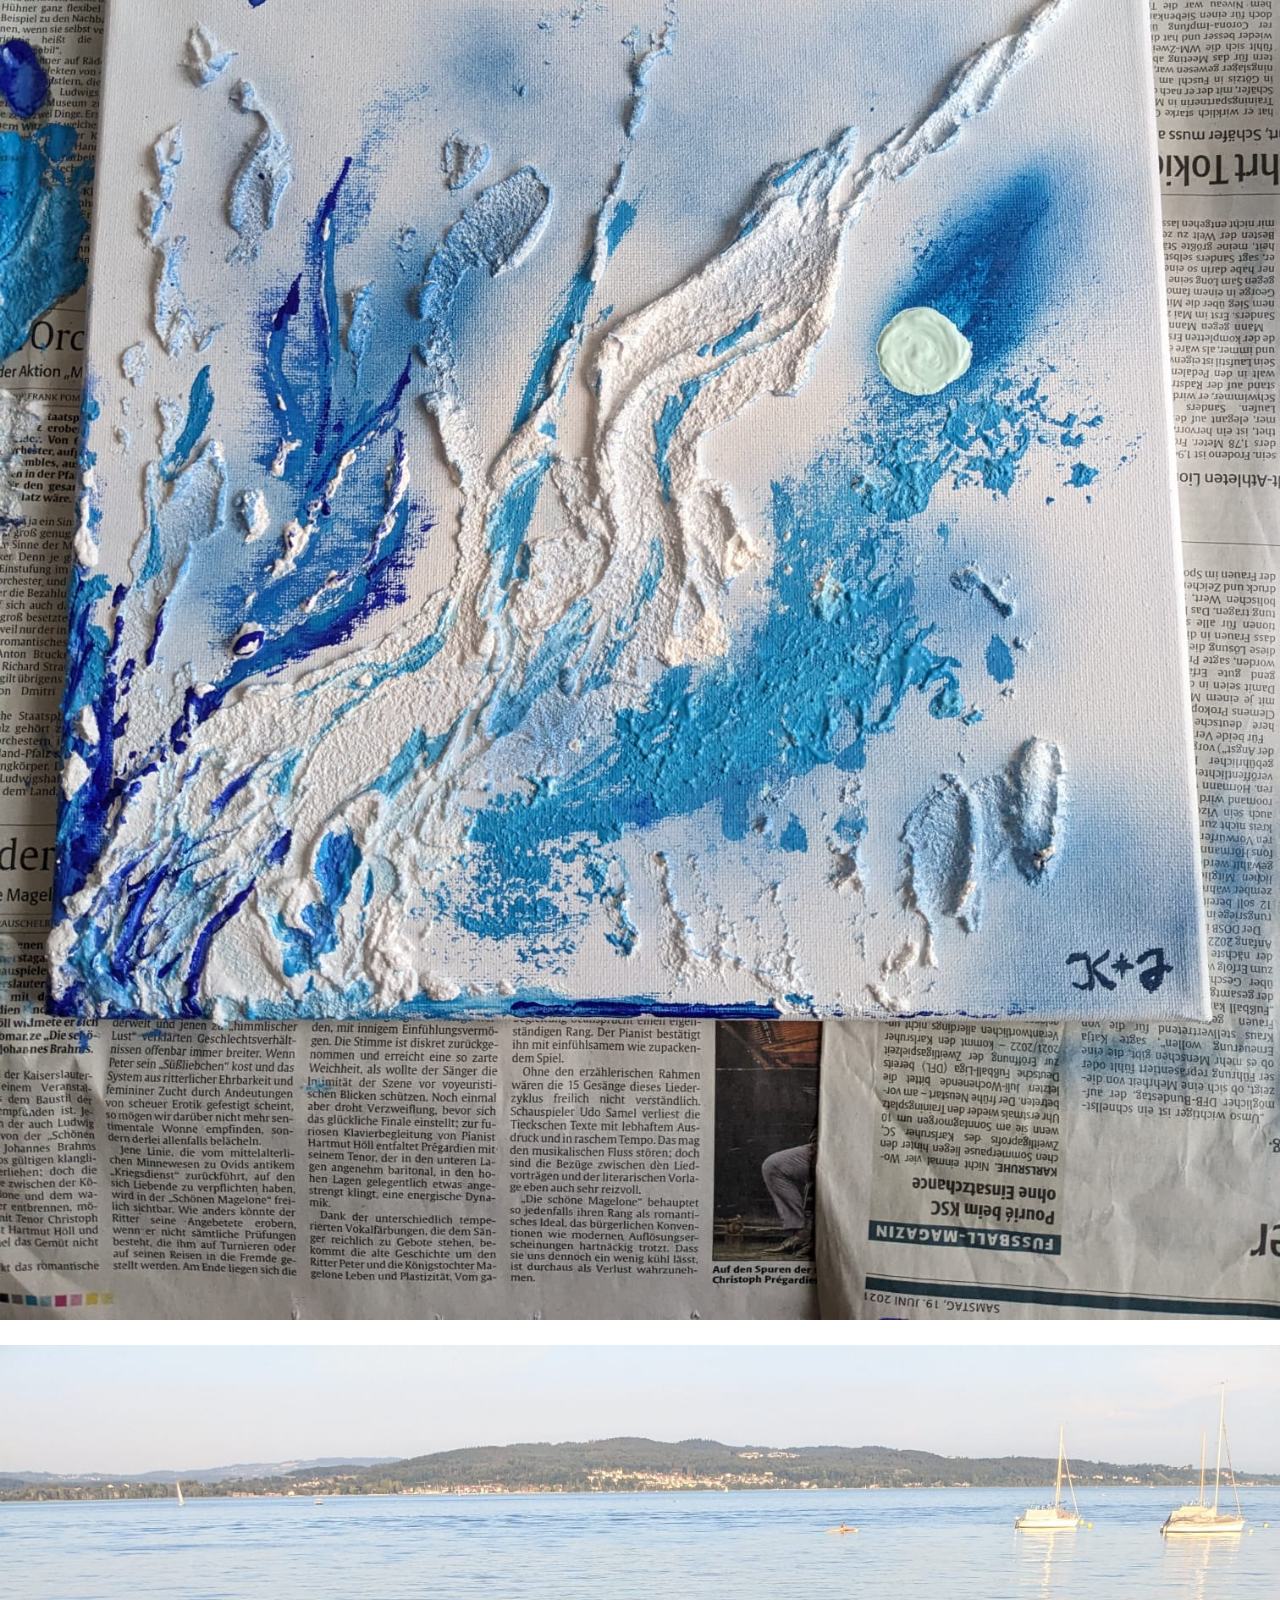
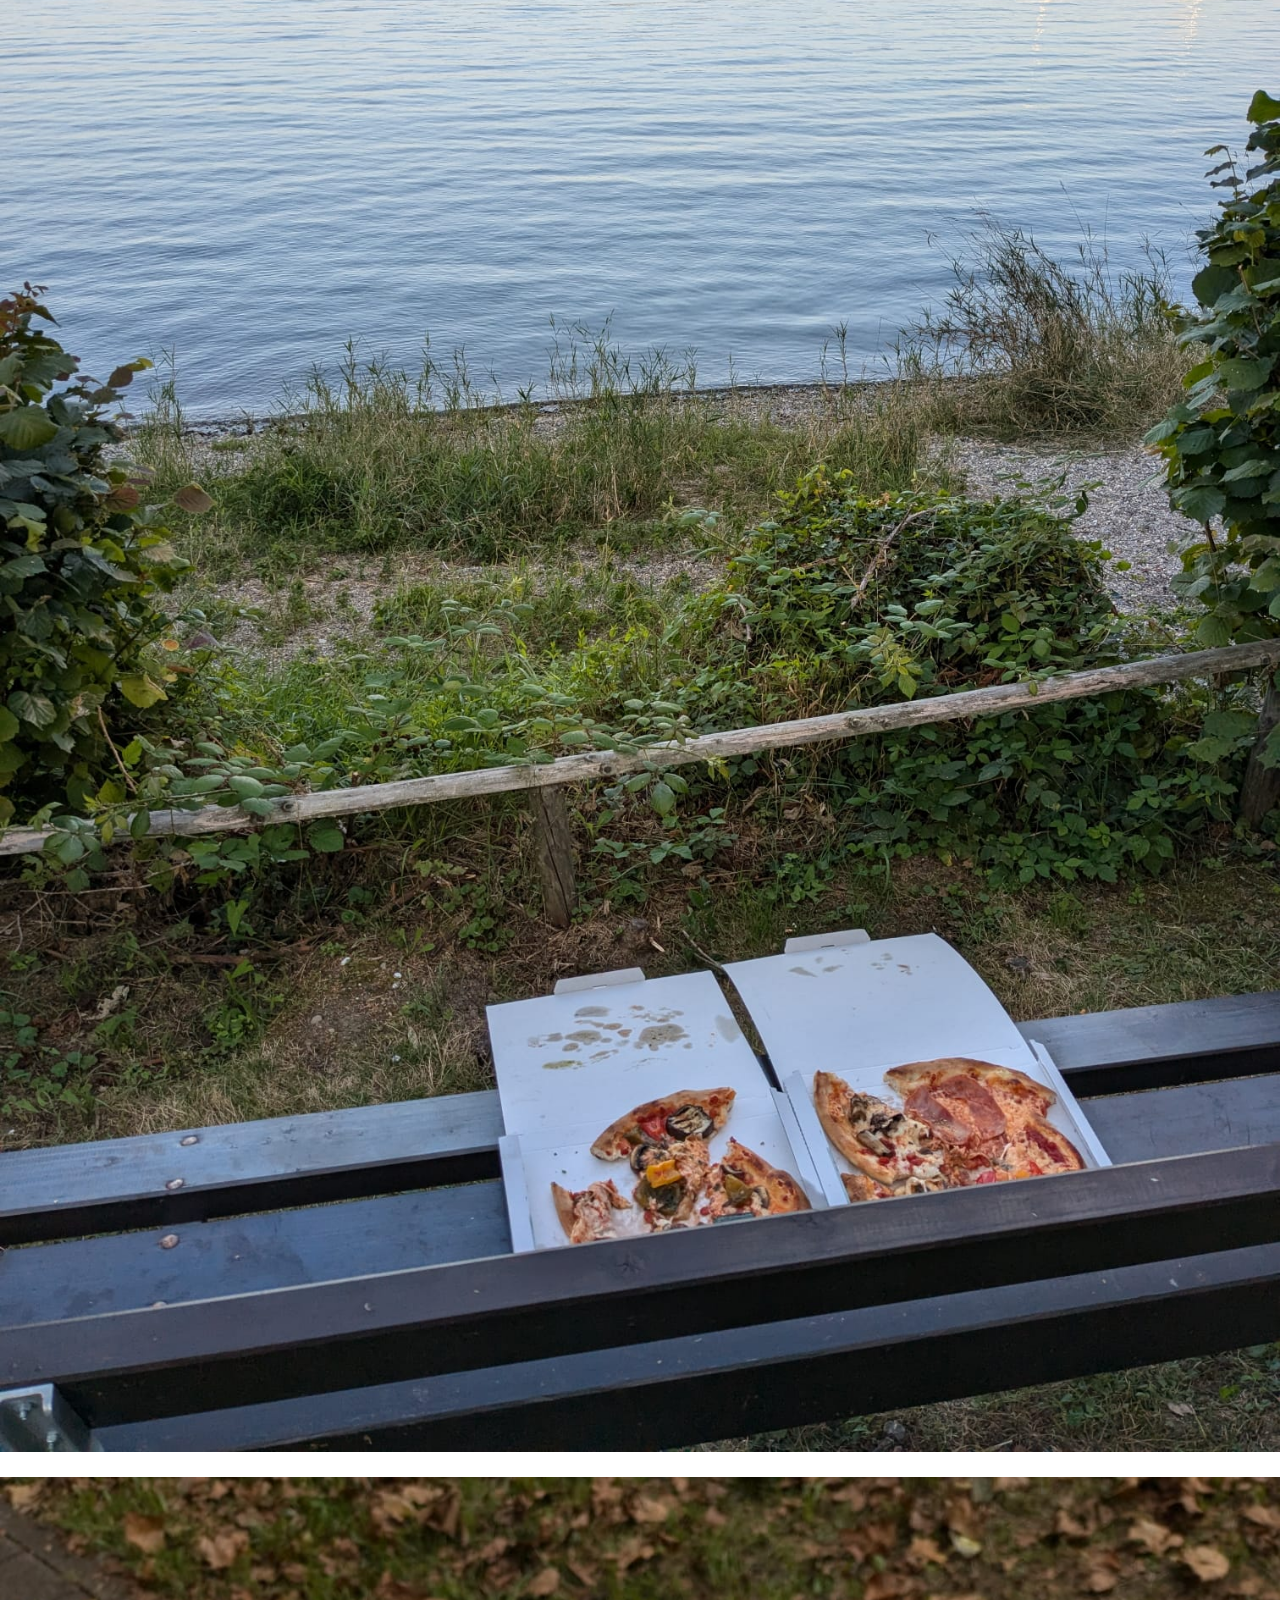
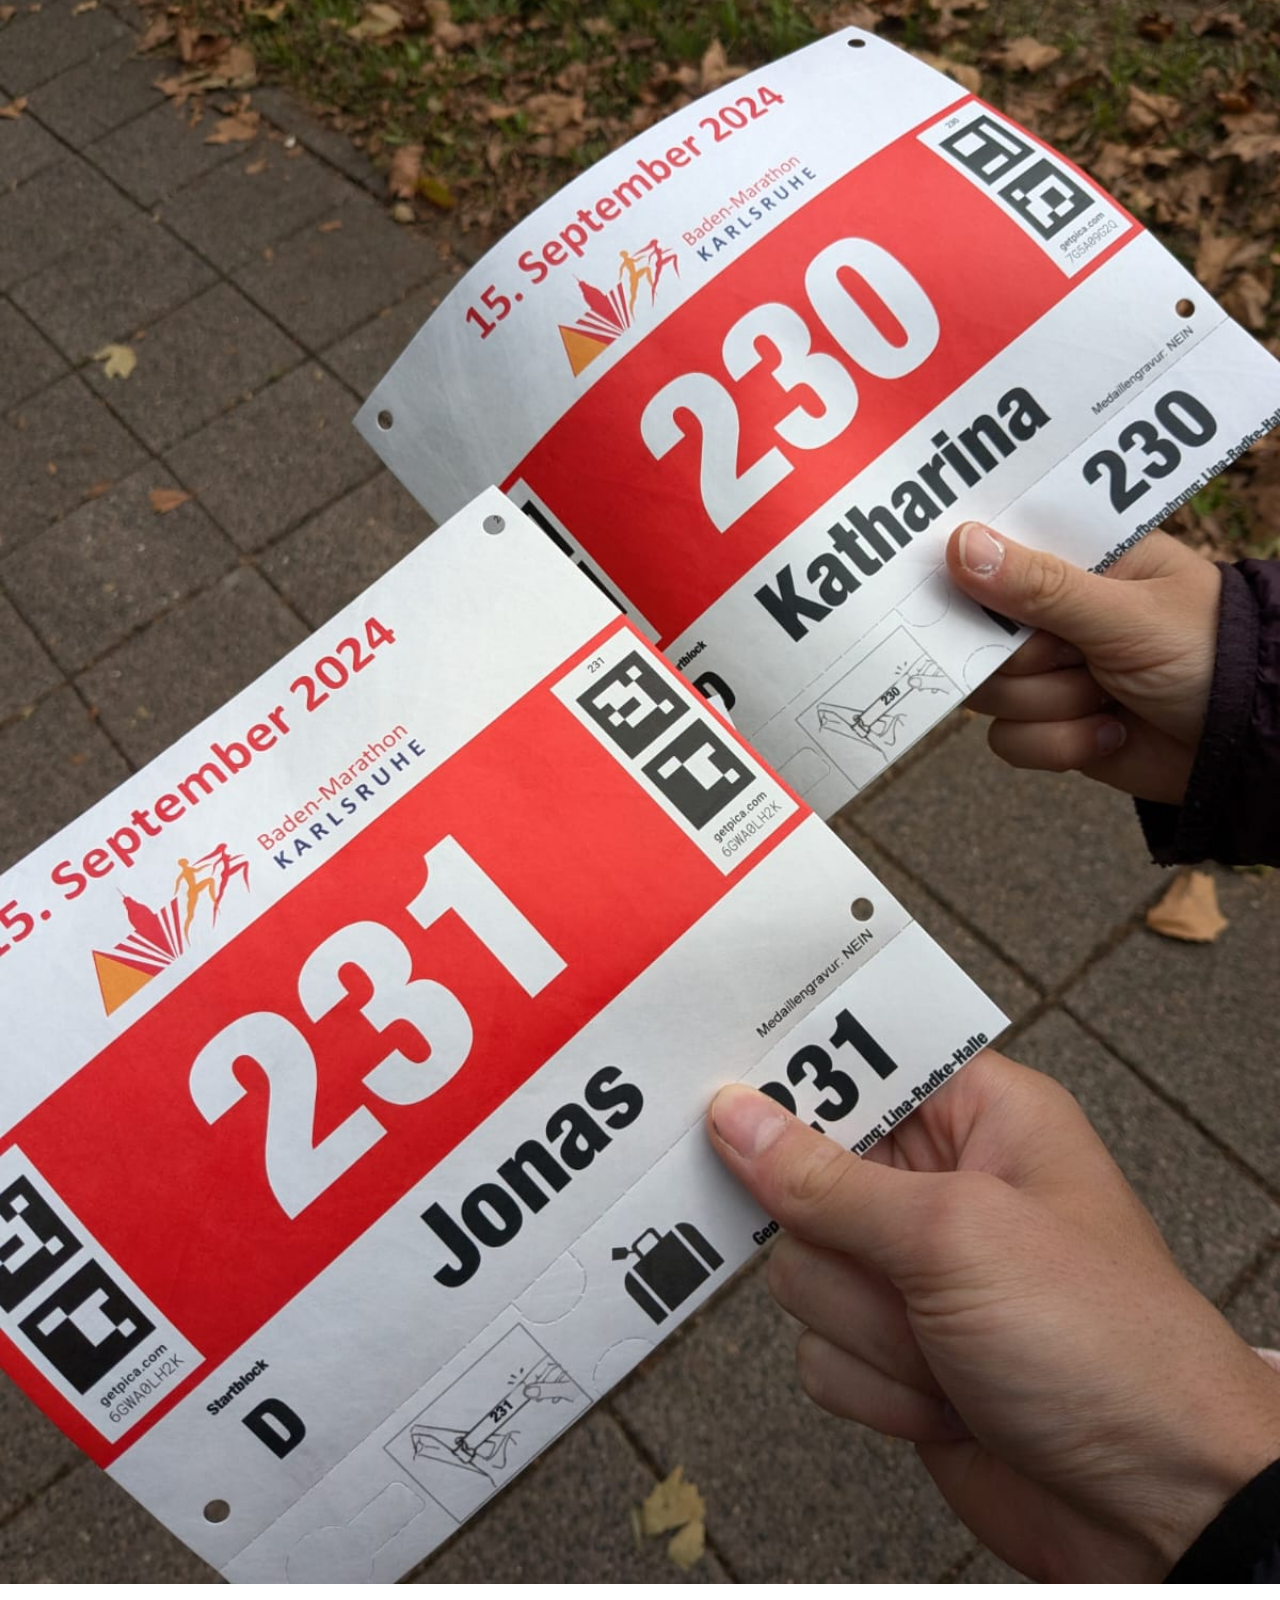
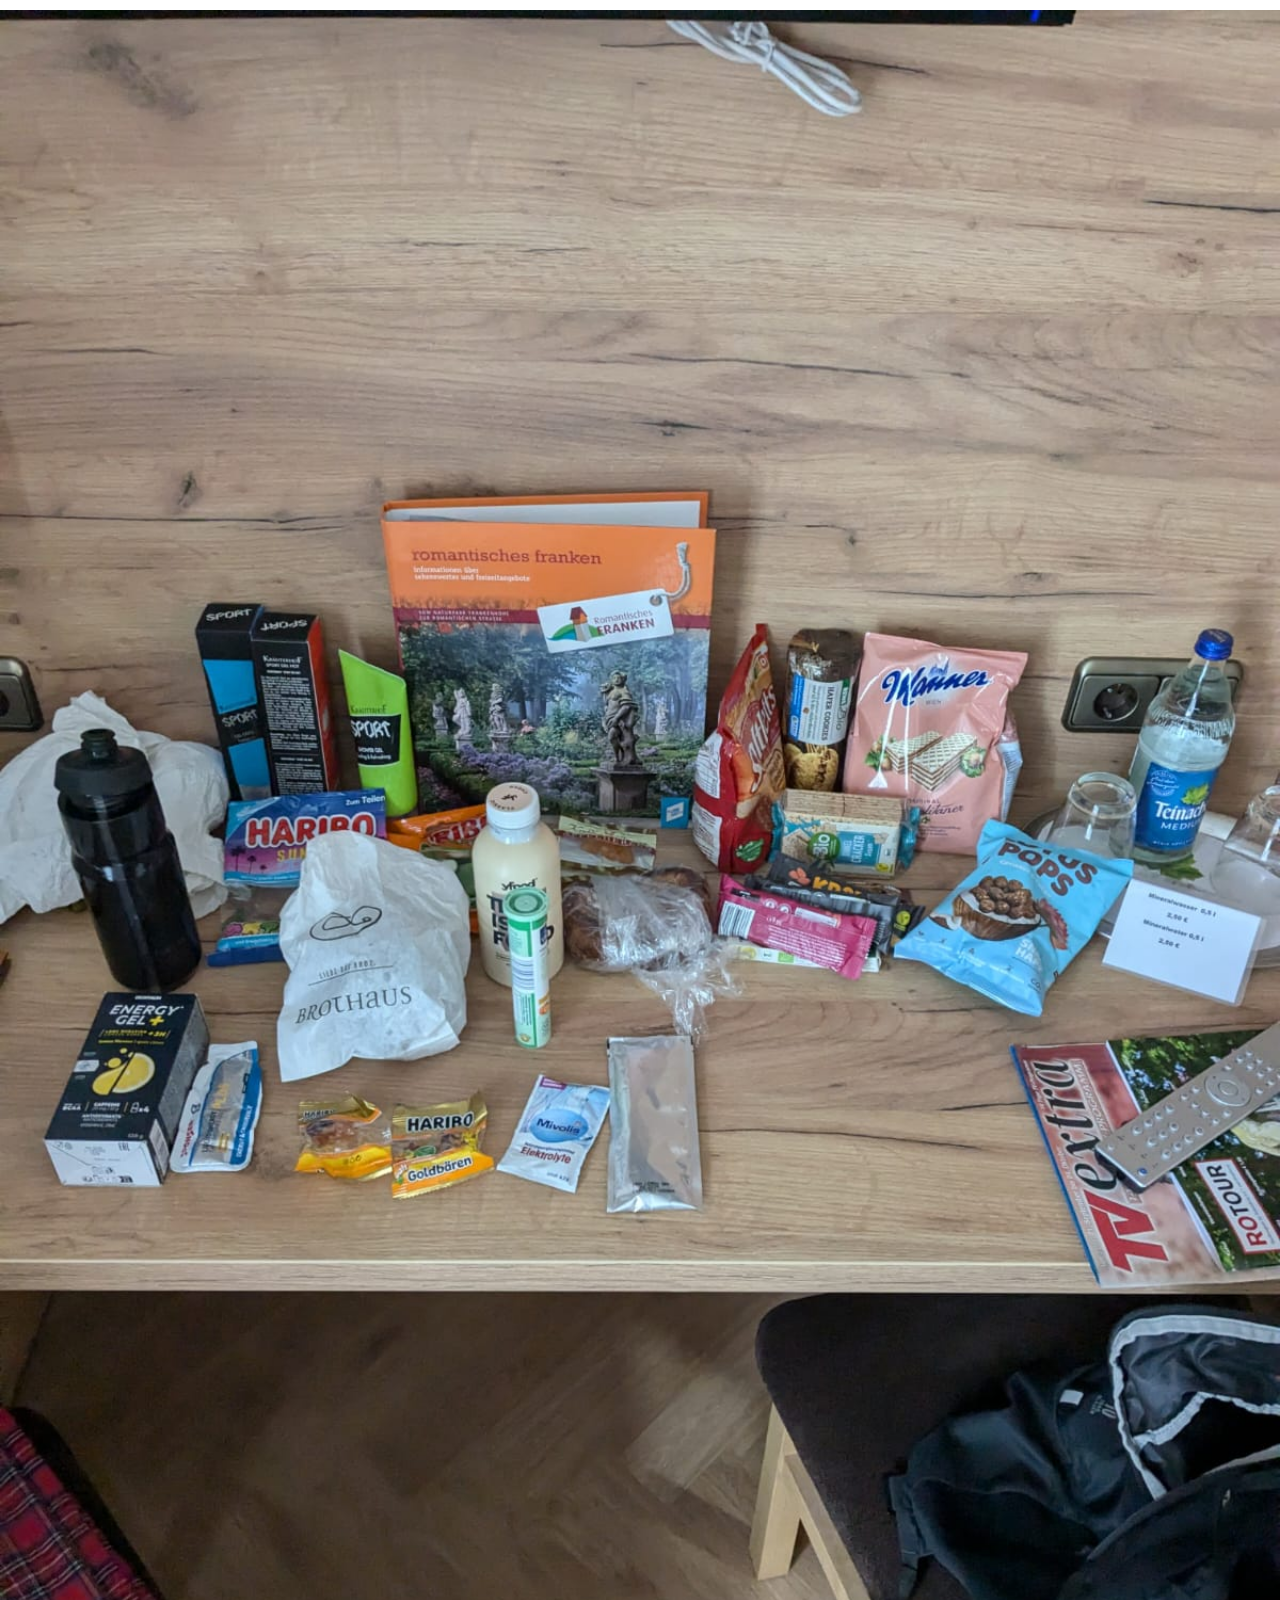
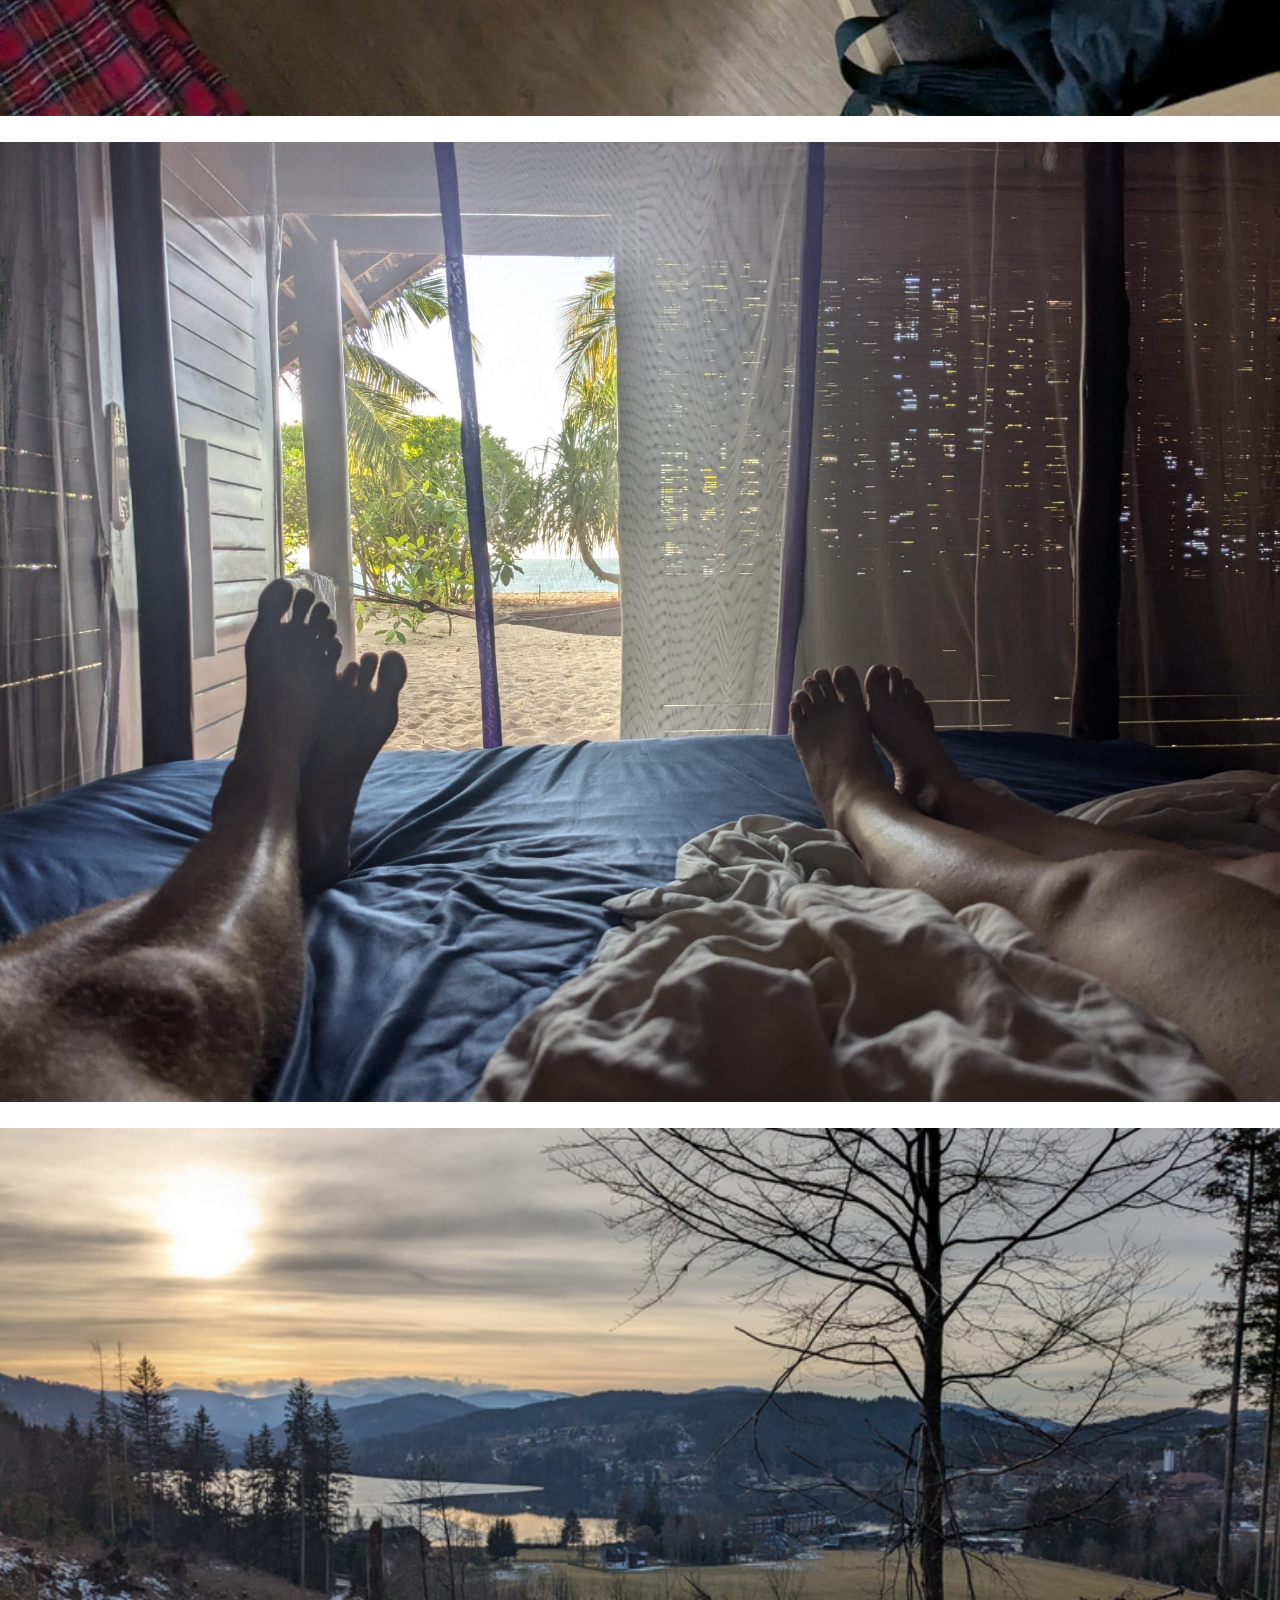
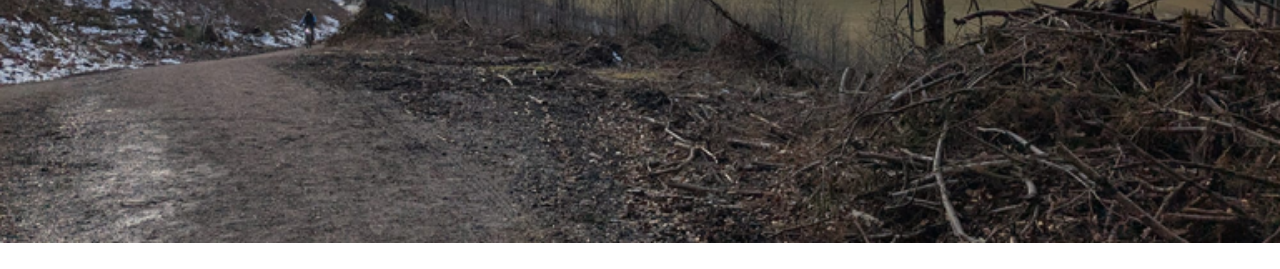
==== commit 732712df: "added Lake Boobs" ====
--- a/index.html
+++ b/index.html
@@ -98,6 +98,8 @@
     <br>  
     <img src="images/Tangalle.jpg" alt="Italian Trulli" class="center" width="100%">
     <br> 
+    <img src="images/Lake_Boobs.PNG" alt="Italian Trulli" class="center" width="100%">
+    <br>
 </body>
 <script>
   const [day,month] = myFunction();
